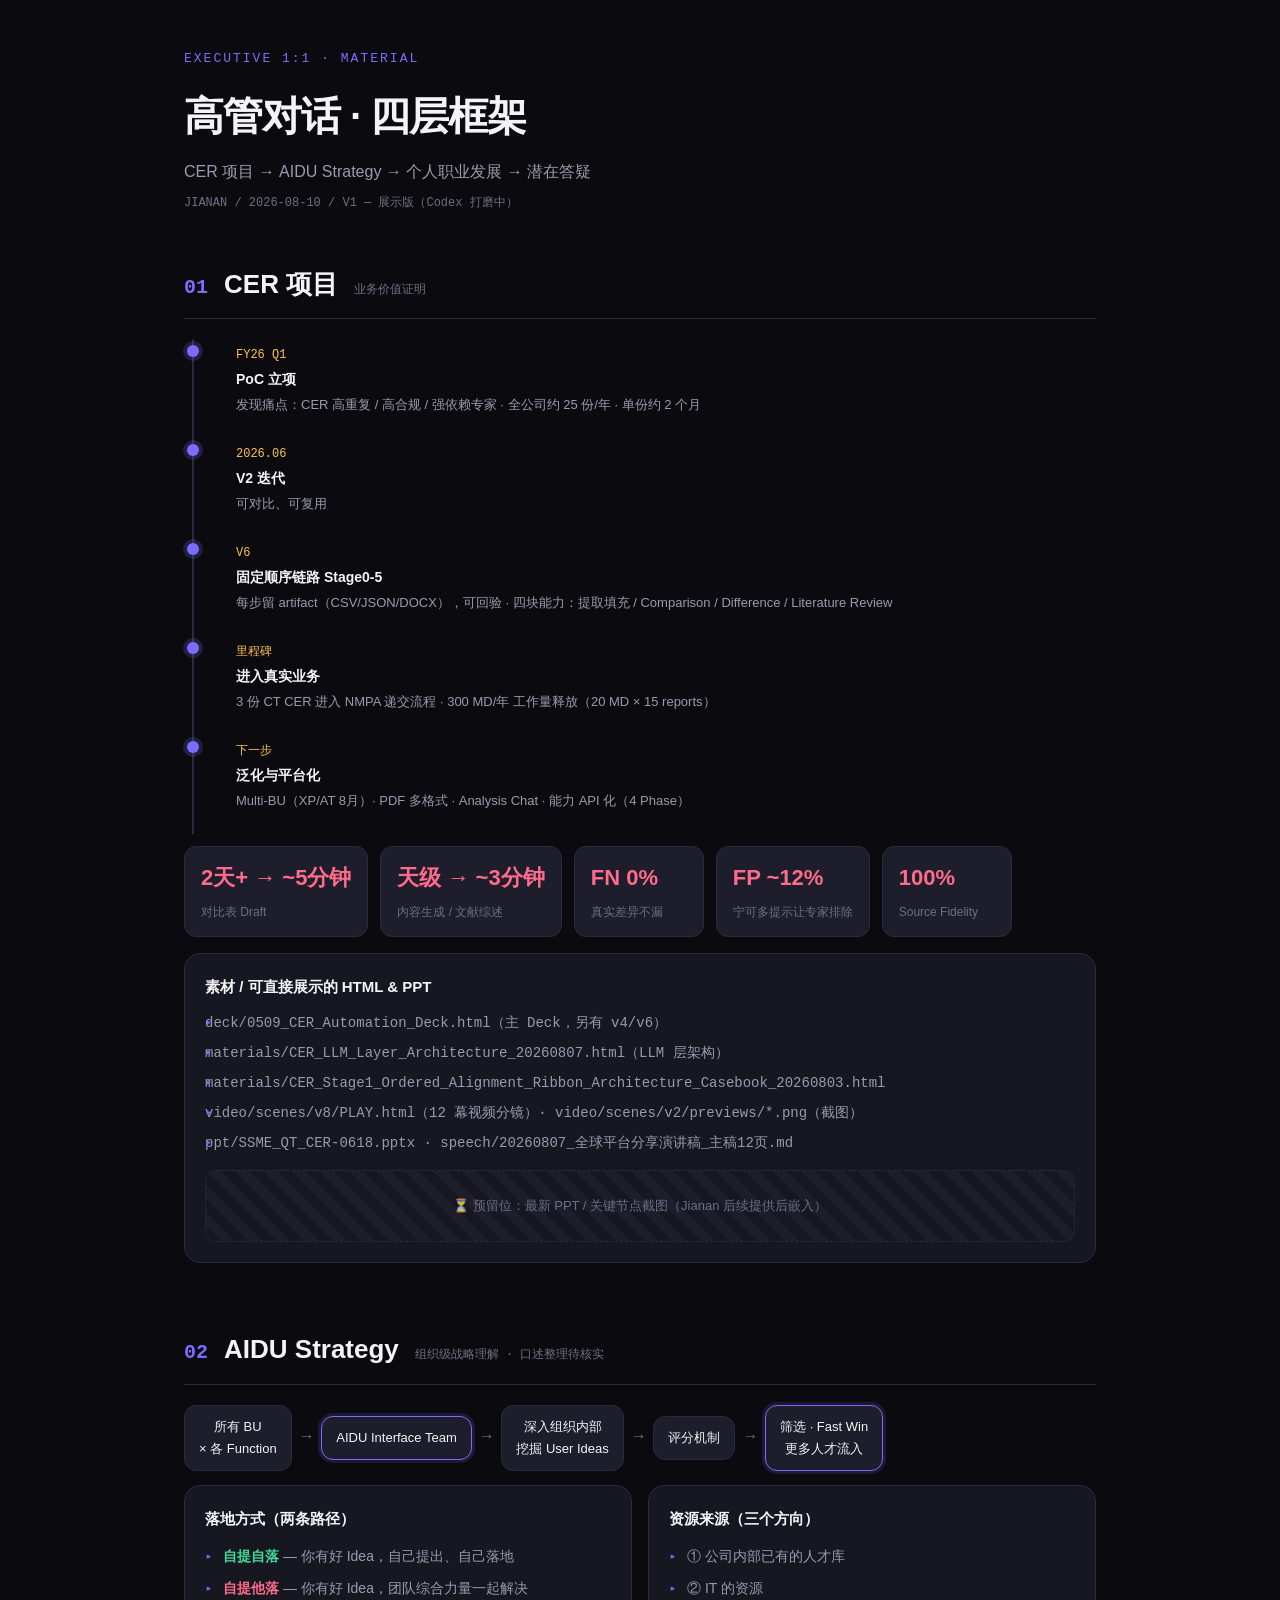
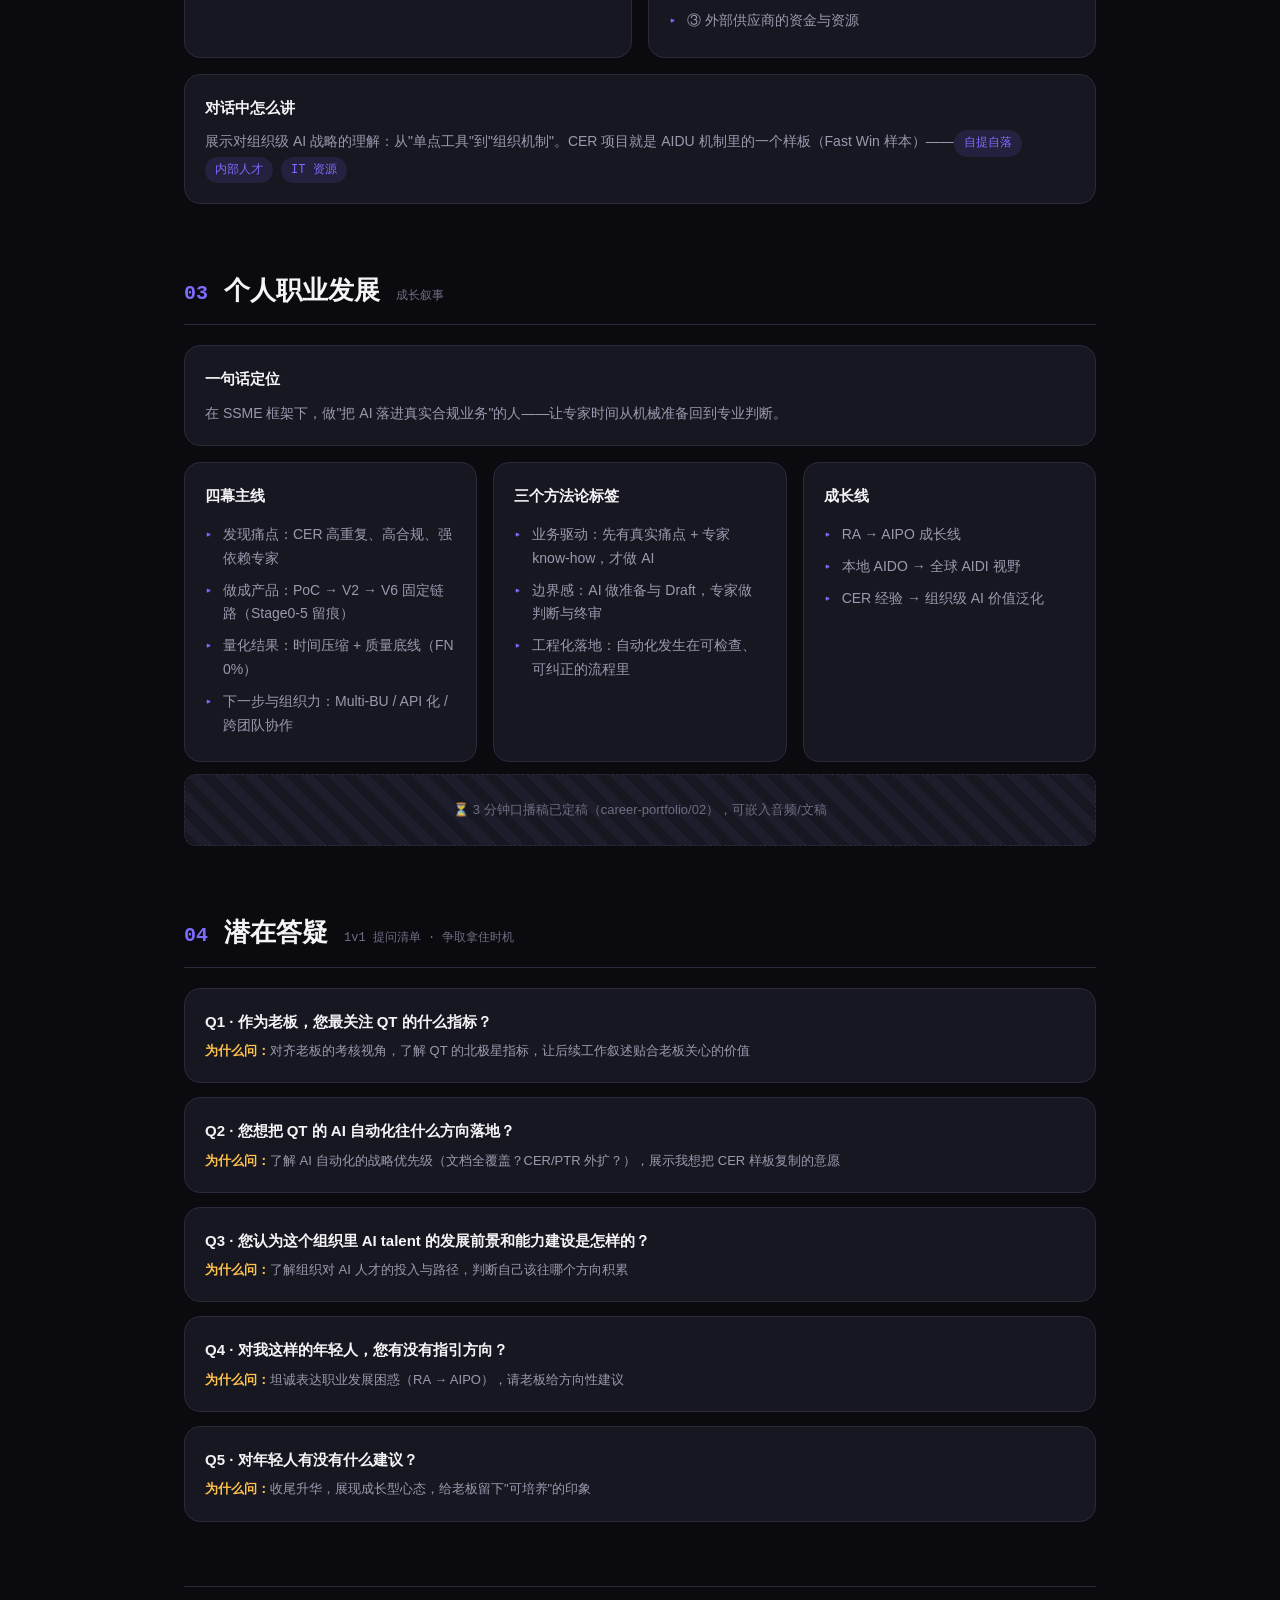
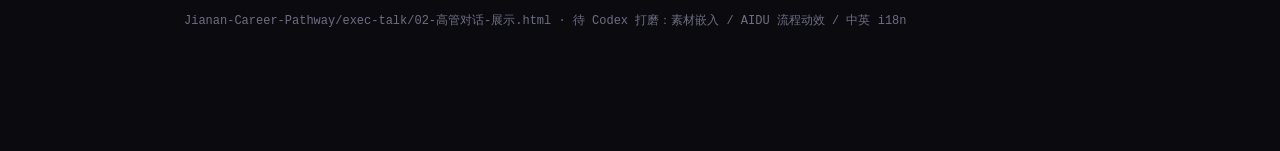
==== exec-talk/02-高管对话-展示.html @ e6ad79fd "feat(exec-talk): 高管对话四层框架材料包 + 展示HTML V1 + Codex handover (CER/AIDU/个人发展/答疑)" ====
<!DOCTYPE html>
<html lang="zh-CN">
<head>
<meta charset="UTF-8">
<meta name="viewport" content="width=device-width, initial-scale=1.0">
<title>高管对话 · 四层框架 | Jianan</title>
<style>
  :root{
    --bg:#0B0B0F; --bg2:#12121A; --card:#171722; --card2:#1D1D2B;
    --line:#2A2A3C; --tx:#F4F4F6; --tx2:#9A9AAE; --tx3:#6E6E85;
    --acc:#7C6CFF; --acc2:#FF6B8A; --grn:#3DDC97; --amb:#FFC24B;
    --mono:'JetBrains Mono',ui-monospace,SFMono-Regular,Menlo,monospace;
  }
  *{margin:0;padding:0;box-sizing:border-box}
  body{background:var(--bg);color:var(--tx);font-family:-apple-system,BlinkMacSystemFont,"PingFang SC","Microsoft YaHei",sans-serif;line-height:1.7}
  .wrap{max-width:960px;margin:0 auto;padding:48px 24px 120px}
  .kicker{font-family:var(--mono);font-size:13px;letter-spacing:2px;color:var(--acc);text-transform:uppercase}
  h1{font-size:40px;font-weight:700;letter-spacing:-1px;margin:12px 0 8px}
  .sub{color:var(--tx2);font-size:16px;margin-bottom:8px}
  .meta{font-family:var(--mono);font-size:12px;color:var(--tx3);margin-bottom:48px}
  .layer{margin-bottom:64px}
  .layer-head{display:flex;align-items:baseline;gap:16px;margin-bottom:20px;padding-bottom:12px;border-bottom:1px solid var(--line)}
  .layer-num{font-family:var(--mono);font-size:20px;color:var(--acc);font-weight:600}
  .layer-title{font-size:26px;font-weight:700}
  .layer-tag{font-size:12px;color:var(--tx3);font-family:var(--mono)}
  .grid{display:grid;grid-template-columns:repeat(auto-fit,minmax(280px,1fr));gap:16px}
  .card{background:var(--card);border:1px solid var(--line);border-radius:16px;padding:20px}
  .card h3{font-size:15px;font-weight:600;margin-bottom:10px;color:var(--tx)}
  .card p,.card li{font-size:14px;color:var(--tx2)}
  .card ul{list-style:none;padding-left:0}
  .card li{padding:4px 0 4px 18px;position:relative}
  .card li::before{content:"▸";position:absolute;left:0;color:var(--acc)}
  .num-row{display:flex;flex-wrap:wrap;gap:12px;margin-top:12px}
  .num{background:var(--card2);border:1px solid var(--line);border-radius:12px;padding:12px 16px;min-width:130px}
  .num b{display:block;font-size:22px;font-weight:700;color:var(--acc2)}
  .num span{font-size:12px;color:var(--tx3)}
  .timeline{position:relative;padding-left:24px;border-left:2px solid var(--line);margin-left:8px}
  .tl{position:relative;padding:0 0 22px 18px}
  .tl::before{content:"";position:absolute;left:-31px;top:6px;width:12px;height:12px;border-radius:50%;background:var(--acc);box-shadow:0 0 0 4px rgba(124,108,255,.2)}
  .tl .d{font-family:var(--mono);font-size:12px;color:var(--amb)}
  .tl .t{font-size:14px;font-weight:600;color:var(--tx);margin-top:2px}
  .tl .x{font-size:13px;color:var(--tx2);margin-top:2px}
  .flow{display:flex;flex-wrap:wrap;align-items:center;gap:10px;margin:14px 0}
  .flow .box{background:var(--card2);border:1px solid var(--line);border-radius:12px;padding:10px 14px;font-size:13px;color:var(--tx);text-align:center}
  .flow .box.hl{border-color:var(--acc);box-shadow:0 0 0 3px rgba(124,108,255,.15)}
  .flow .arr{color:var(--tx3);font-family:var(--mono)}
  .split{display:grid;grid-template-columns:1fr 1fr;gap:16px}
  .pill{display:inline-block;font-size:12px;padding:3px 10px;border-radius:99px;background:rgba(124,108,255,.12);color:var(--acc);font-family:var(--mono);margin-right:8px}
  .qa{background:var(--card);border:1px solid var(--line);border-radius:16px;padding:20px;margin-bottom:14px}
  .qa .q{font-size:15px;font-weight:600;color:var(--tx)}
  .qa .why{font-size:13px;color:var(--tx2);margin-top:6px}
  .qa .why b{color:var(--amb);font-weight:600}
  .assets{font-family:var(--mono);font-size:12px;color:var(--tx2)}
  .assets li{padding:3px 0}
  .ph{background:repeating-linear-gradient(45deg,var(--card),var(--card) 10px,var(--card2) 10px,var(--card2) 20px);border:1px dashed var(--line);border-radius:12px;padding:24px;text-align:center;color:var(--tx3);font-size:13px;margin-top:12px}
  .footer{margin-top:64px;padding-top:24px;border-top:1px solid var(--line);font-family:var(--mono);font-size:12px;color:var(--tx3)}
  @media(max-width:640px){.split{grid-template-columns:1fr}}
</style>
</head>
<body>
<div class="wrap">

  <div class="kicker">Executive 1:1 · Material</div>
  <h1>高管对话 · 四层框架</h1>
  <p class="sub">CER 项目 → AIDU Strategy → 个人职业发展 → 潜在答疑</p>
  <div class="meta">JIANAN / 2026-08-10 / V1 — 展示版（Codex 打磨中）</div>

  <!-- ============ LAYER 1 ============ -->
  <section class="layer">
    <div class="layer-head"><span class="layer-num">01</span><span class="layer-title">CER 项目</span><span class="layer-tag">业务价值证明</span></div>

    <div class="timeline">
      <div class="tl"><span class="d">FY26 Q1</span><div class="t">PoC 立项</div><div class="x">发现痛点：CER 高重复 / 高合规 / 强依赖专家 · 全公司约 25 份/年 · 单份约 2 个月</div></div>
      <div class="tl"><span class="d">2026.06</span><div class="t">V2 迭代</div><div class="x">可对比、可复用</div></div>
      <div class="tl"><span class="d">V6</span><div class="t">固定顺序链路 Stage0-5</div><div class="x">每步留 artifact（CSV/JSON/DOCX），可回验 · 四块能力：提取填充 / Comparison / Difference / Literature Review</div></div>
      <div class="tl"><span class="d">里程碑</span><div class="t">进入真实业务</div><div class="x">3 份 CT CER 进入 NMPA 递交流程 · 300 MD/年 工作量释放（20 MD × 15 reports）</div></div>
      <div class="tl"><span class="d">下一步</span><div class="t">泛化与平台化</div><div class="x">Multi-BU（XP/AT 8月）· PDF 多格式 · Analysis Chat · 能力 API 化（4 Phase）</div></div>
    </div>

    <div class="num-row">
      <div class="num"><b>2天+ → ~5分钟</b><span>对比表 Draft</span></div>
      <div class="num"><b>天级 → ~3分钟</b><span>内容生成 / 文献综述</span></div>
      <div class="num"><b>FN 0%</b><span>真实差异不漏</span></div>
      <div class="num"><b>FP ~12%</b><span>宁可多提示让专家排除</span></div>
      <div class="num"><b>100%</b><span>Source Fidelity</span></div>
    </div>

    <div class="card" style="margin-top:16px">
      <h3>素材 / 可直接展示的 HTML & PPT</h3>
      <ul class="assets">
        <li>deck/0509_CER_Automation_Deck.html（主 Deck，另有 v4/v6）</li>
        <li>materials/CER_LLM_Layer_Architecture_20260807.html（LLM 层架构）</li>
        <li>materials/CER_Stage1_Ordered_Alignment_Ribbon_Architecture_Casebook_20260803.html</li>
        <li>video/scenes/v8/PLAY.html（12 幕视频分镜）· video/scenes/v2/previews/*.png（截图）</li>
        <li>ppt/SSME_QT_CER-0618.pptx · speech/20260807_全球平台分享演讲稿_主稿12页.md</li>
      </ul>
      <div class="ph">⏳ 预留位：最新 PPT / 关键节点截图（Jianan 后续提供后嵌入）</div>
    </div>
  </section>

  <!-- ============ LAYER 2 ============ -->
  <section class="layer">
    <div class="layer-head"><span class="layer-num">02</span><span class="layer-title">AIDU Strategy</span><span class="layer-tag">组织级战略理解 · 口述整理待核实</span></div>

    <div class="flow">
      <div class="box">所有 BU<br>× 各 Function</div>
      <span class="arr">→</span>
      <div class="box hl">AIDU Interface Team</div>
      <span class="arr">→</span>
      <div class="box">深入组织内部<br>挖掘 User Ideas</div>
      <span class="arr">→</span>
      <div class="box">评分机制</div>
      <span class="arr">→</span>
      <div class="box hl">筛选 · Fast Win<br>更多人才流入</div>
    </div>

    <div class="split">
      <div class="card">
        <h3>落地方式（两条路径）</h3>
        <ul>
          <li><b style="color:var(--grn)">自提自落</b> — 你有好 Idea，自己提出、自己落地</li>
          <li><b style="color:var(--acc2)">自提他落</b> — 你有好 Idea，团队综合力量一起解决</li>
        </ul>
      </div>
      <div class="card">
        <h3>资源来源（三个方向）</h3>
        <ul>
          <li>① 公司内部已有的人才库</li>
          <li>② IT 的资源</li>
          <li>③ 外部供应商的资金与资源</li>
        </ul>
      </div>
    </div>

    <div class="card" style="margin-top:16px">
      <h3>对话中怎么讲</h3>
      <p>展示对组织级 AI 战略的理解：从"单点工具"到"组织机制"。CER 项目就是 AIDU 机制里的一个样板（Fast Win 样本）——<span class="pill">自提自落</span><span class="pill">内部人才</span><span class="pill">IT 资源</span></p>
    </div>
  </section>

  <!-- ============ LAYER 3 ============ -->
  <section class="layer">
    <div class="layer-head"><span class="layer-num">03</span><span class="layer-title">个人职业发展</span><span class="layer-tag">成长叙事</span></div>

    <div class="card" style="margin-bottom:16px">
      <h3>一句话定位</h3>
      <p>在 SSME 框架下，做"把 AI 落进真实合规业务"的人——让专家时间从机械准备回到专业判断。</p>
    </div>

    <div class="grid">
      <div class="card"><h3>四幕主线</h3><ul>
        <li>发现痛点：CER 高重复、高合规、强依赖专家</li>
        <li>做成产品：PoC → V2 → V6 固定链路（Stage0-5 留痕）</li>
        <li>量化结果：时间压缩 + 质量底线（FN 0%）</li>
        <li>下一步与组织力：Multi-BU / API 化 / 跨团队协作</li>
      </ul></div>
      <div class="card"><h3>三个方法论标签</h3><ul>
        <li>业务驱动：先有真实痛点 + 专家 know-how，才做 AI</li>
        <li>边界感：AI 做准备与 Draft，专家做判断与终审</li>
        <li>工程化落地：自动化发生在可检查、可纠正的流程里</li>
      </ul></div>
      <div class="card"><h3>成长线</h3><ul>
        <li>RA → AIPO 成长线</li>
        <li>本地 AIDO → 全球 AIDI 视野</li>
        <li>CER 经验 → 组织级 AI 价值泛化</li>
      </ul></div>
    </div>

    <div class="ph">⏳ 3 分钟口播稿已定稿（career-portfolio/02），可嵌入音频/文稿</div>
  </section>

  <!-- ============ LAYER 4 ============ -->
  <section class="layer">
    <div class="layer-head"><span class="layer-num">04</span><span class="layer-title">潜在答疑</span><span class="layer-tag">1v1 提问清单 · 争取拿住时机</span></div>

    <div class="qa"><div class="q">Q1 · 作为老板，您最关注 QT 的什么指标？</div>
      <div class="why"><b>为什么问：</b>对齐老板的考核视角，了解 QT 的北极星指标，让后续工作叙述贴合老板关心的价值</div></div>

    <div class="qa"><div class="q">Q2 · 您想把 QT 的 AI 自动化往什么方向落地？</div>
      <div class="why"><b>为什么问：</b>了解 AI 自动化的战略优先级（文档全覆盖？CER/PTR 外扩？），展示我想把 CER 样板复制的意愿</div></div>

    <div class="qa"><div class="q">Q3 · 您认为这个组织里 AI talent 的发展前景和能力建设是怎样的？</div>
      <div class="why"><b>为什么问：</b>了解组织对 AI 人才的投入与路径，判断自己该往哪个方向积累</div></div>

    <div class="qa"><div class="q">Q4 · 对我这样的年轻人，您有没有指引方向？</div>
      <div class="why"><b>为什么问：</b>坦诚表达职业发展困惑（RA → AIPO），请老板给方向性建议</div></div>

    <div class="qa"><div class="q">Q5 · 对年轻人有没有什么建议？</div>
      <div class="why"><b>为什么问：</b>收尾升华，展现成长型心态，给老板留下"可培养"的印象</div></div>
  </section>

  <div class="footer">Jianan-Career-Pathway/exec-talk/02-高管对话-展示.html · 待 Codex 打磨：素材嵌入 / AIDU 流程动效 / 中英 i18n</div>
</div>
</body>
</html>
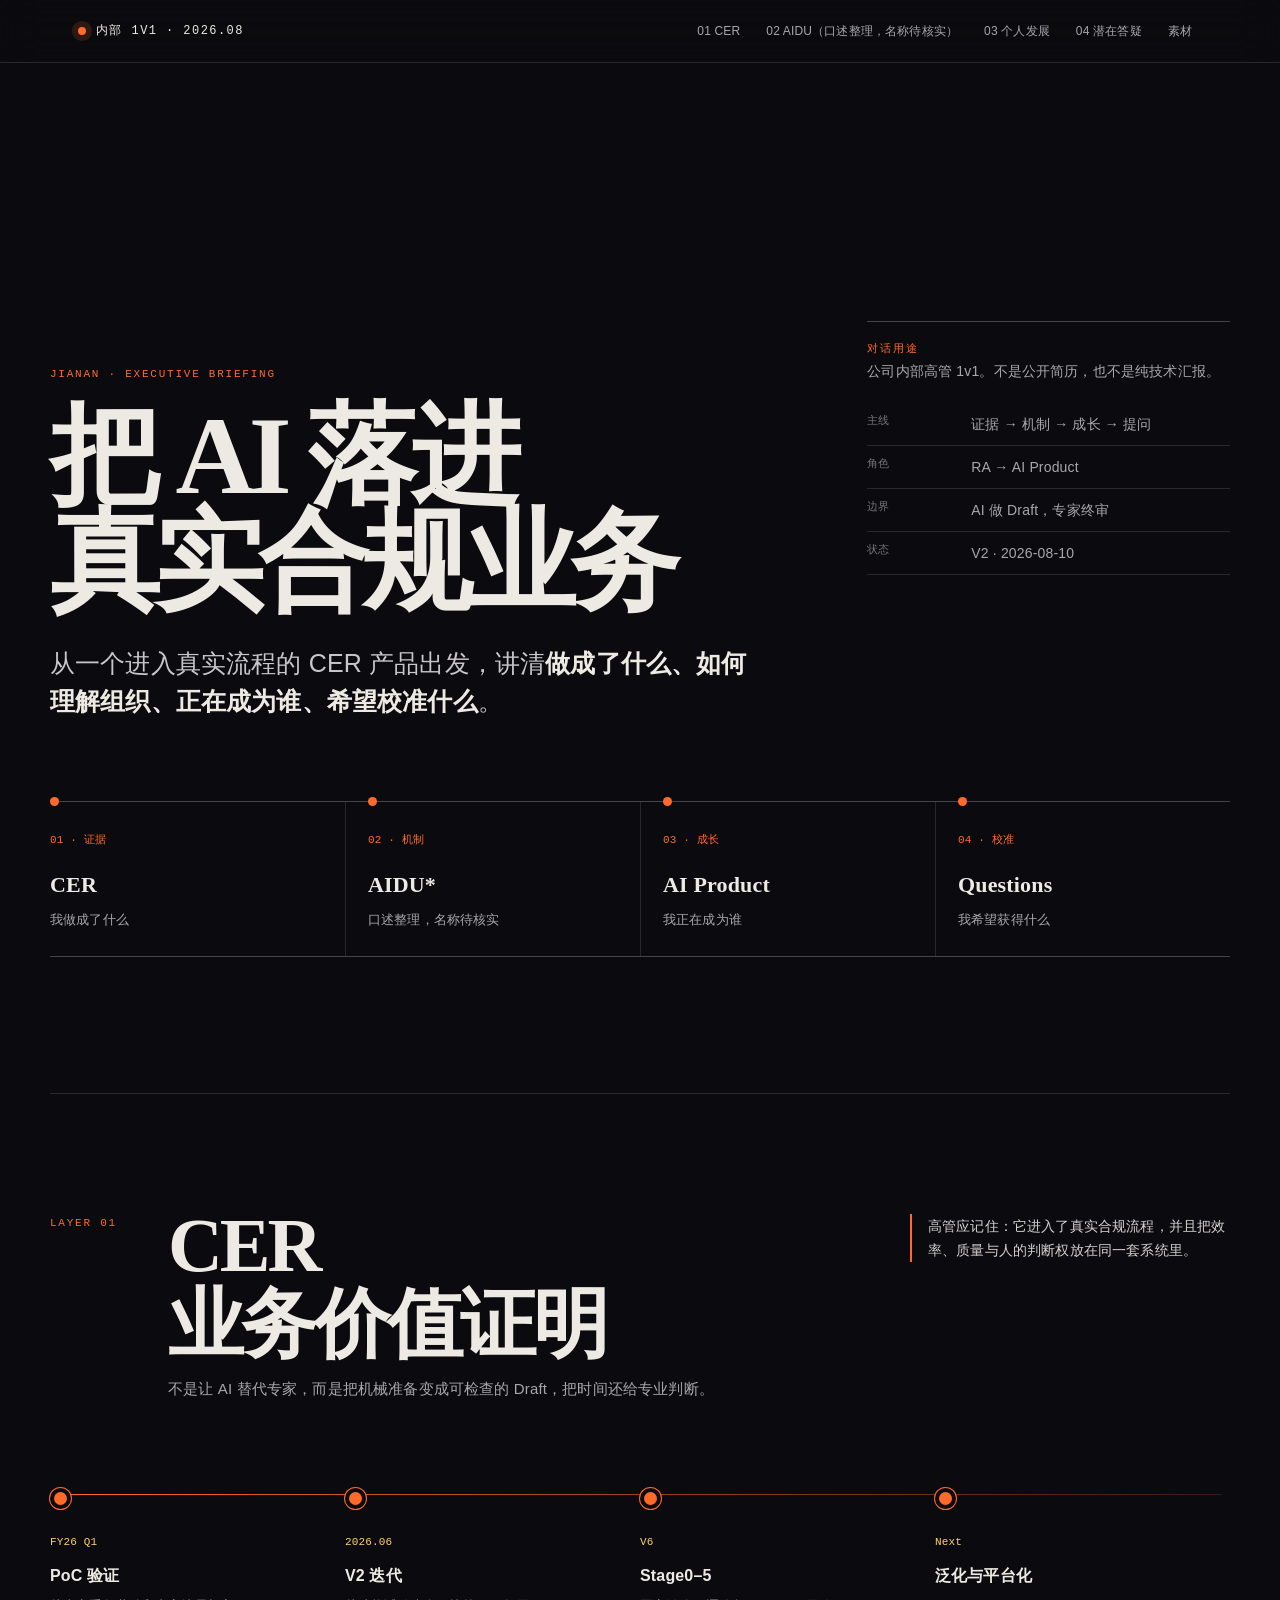
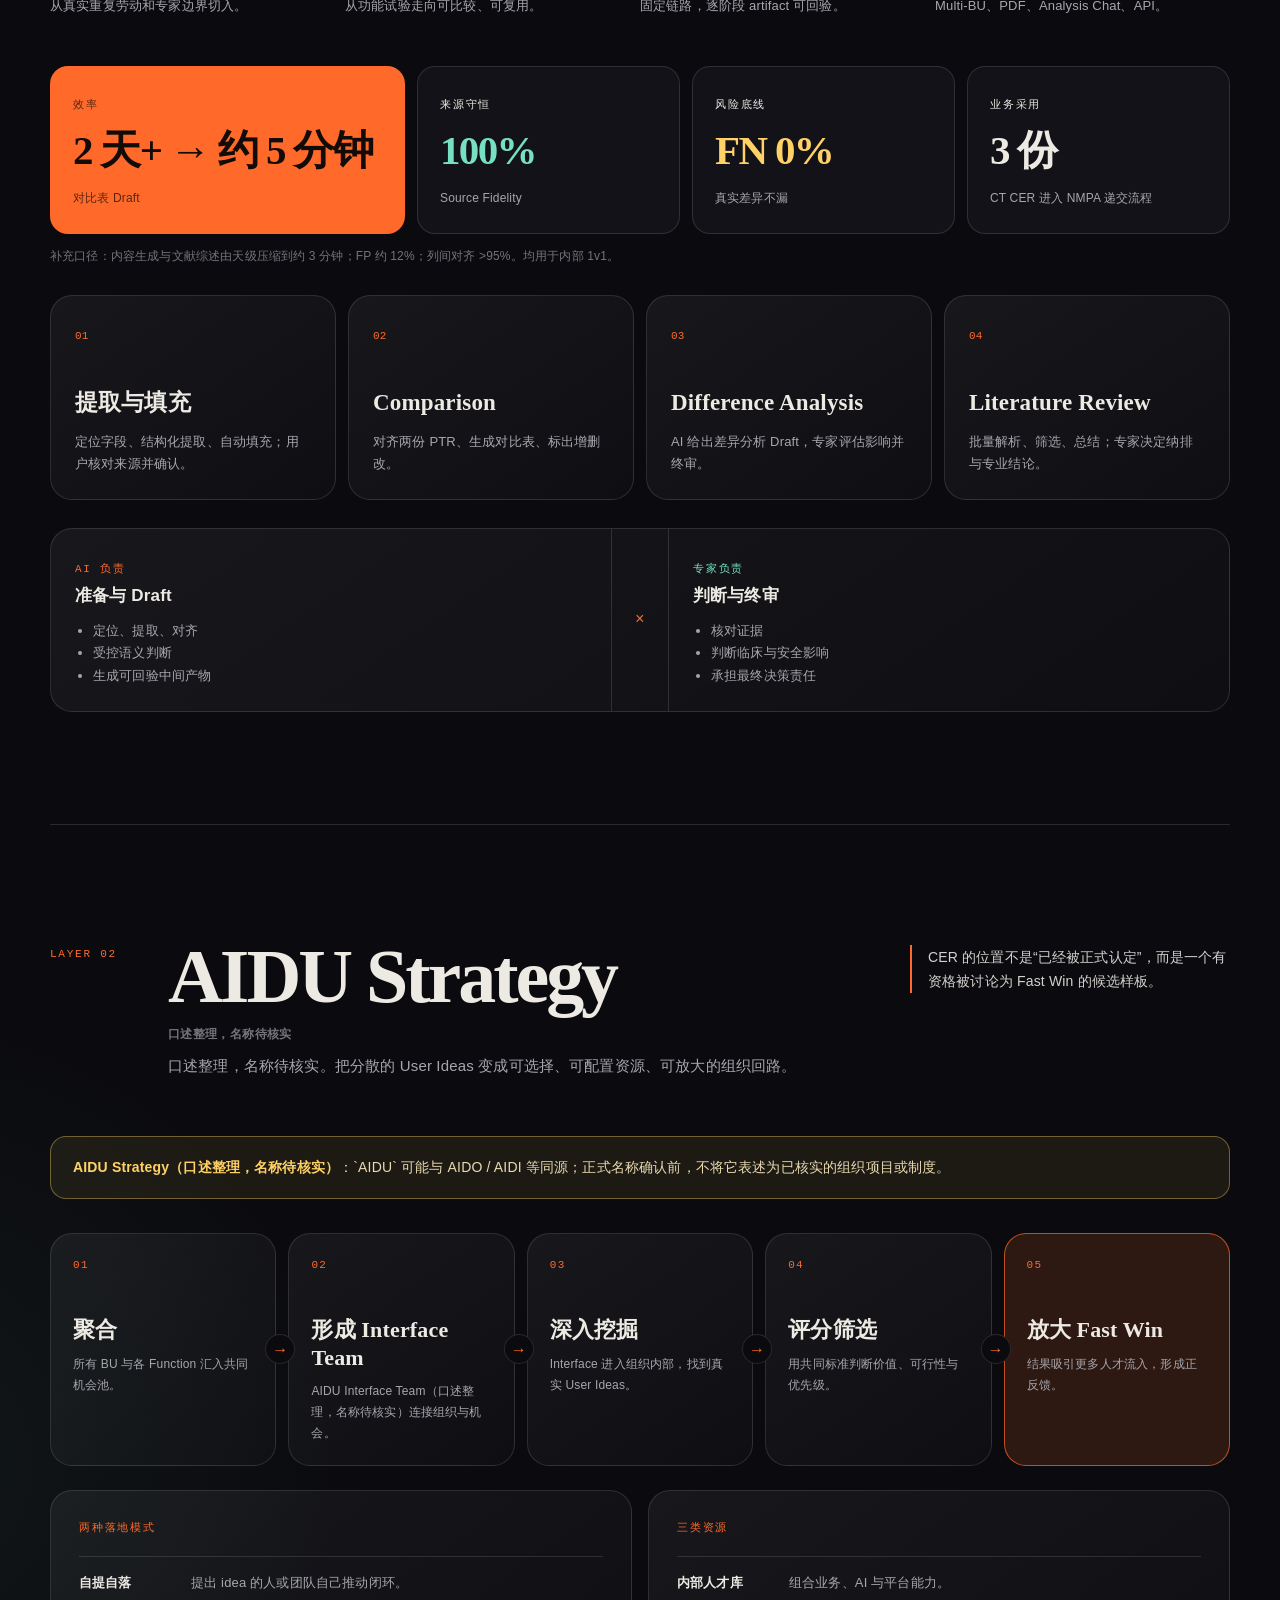
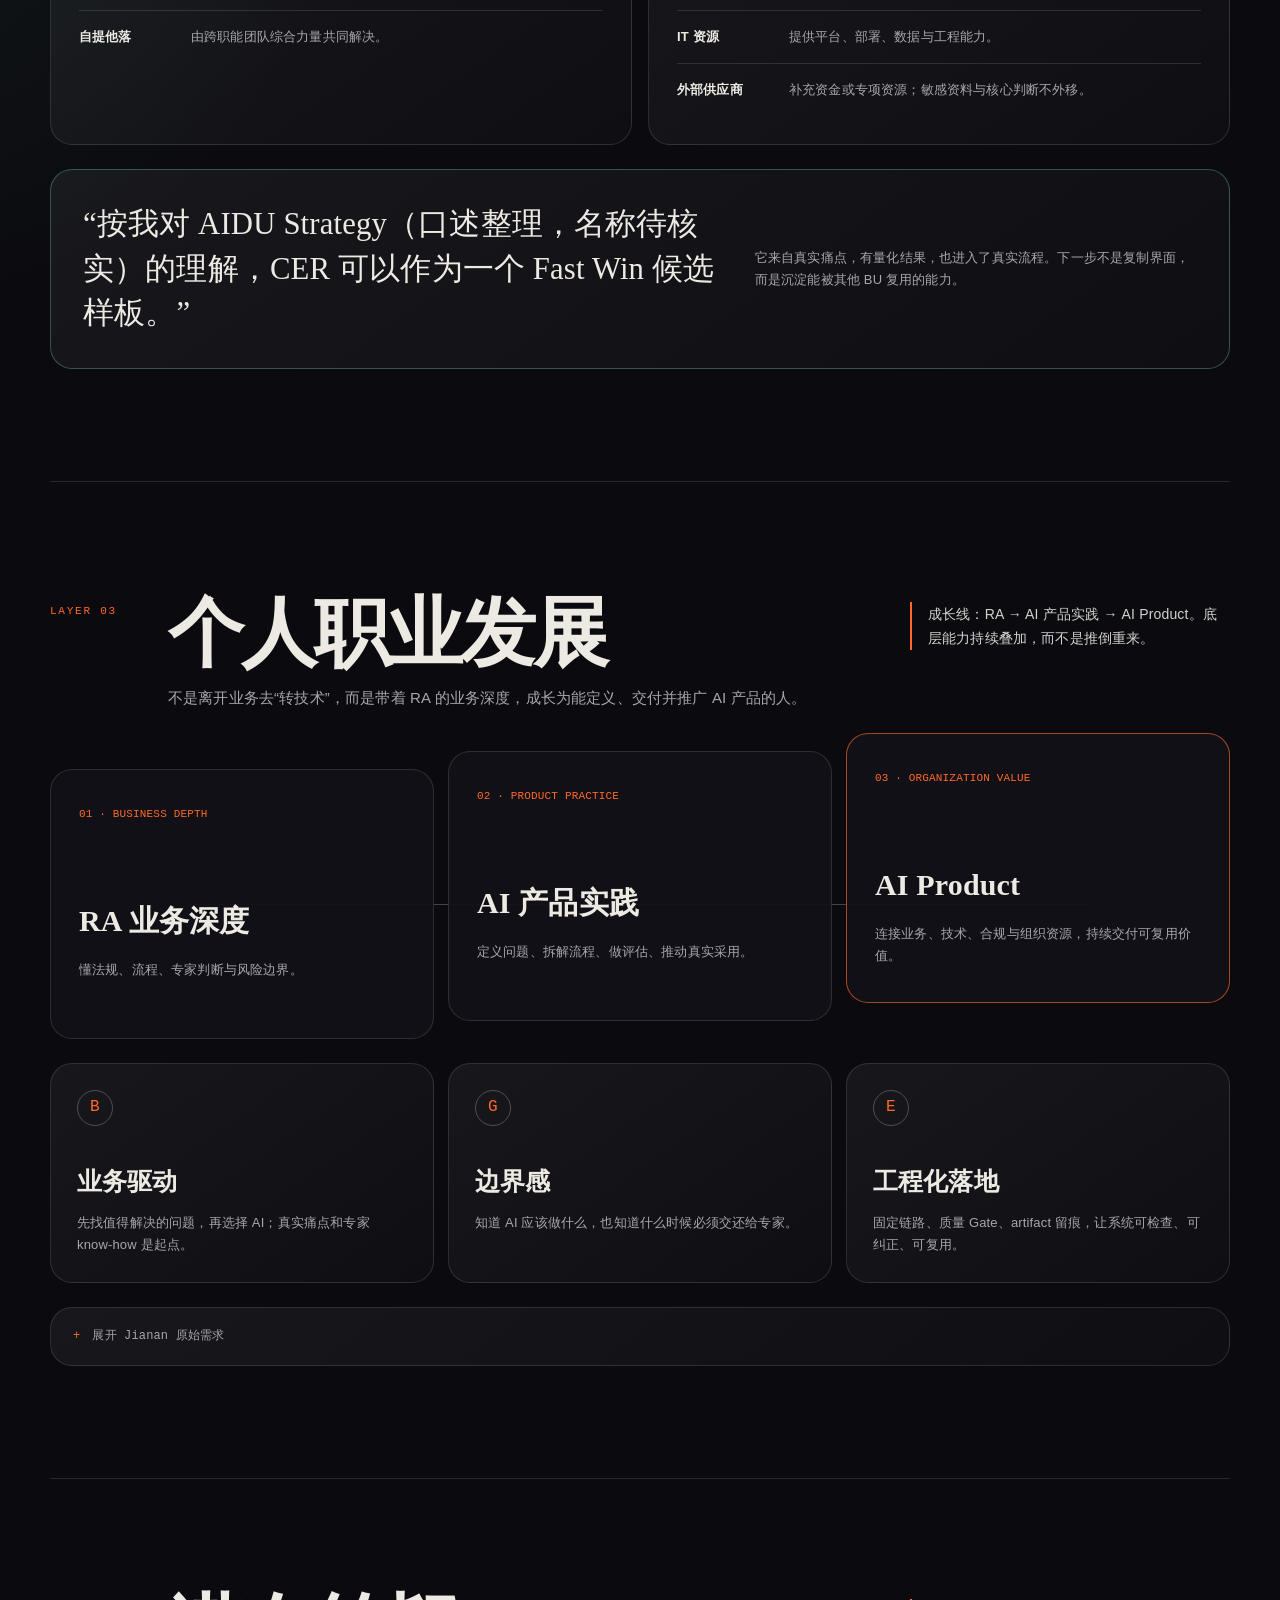
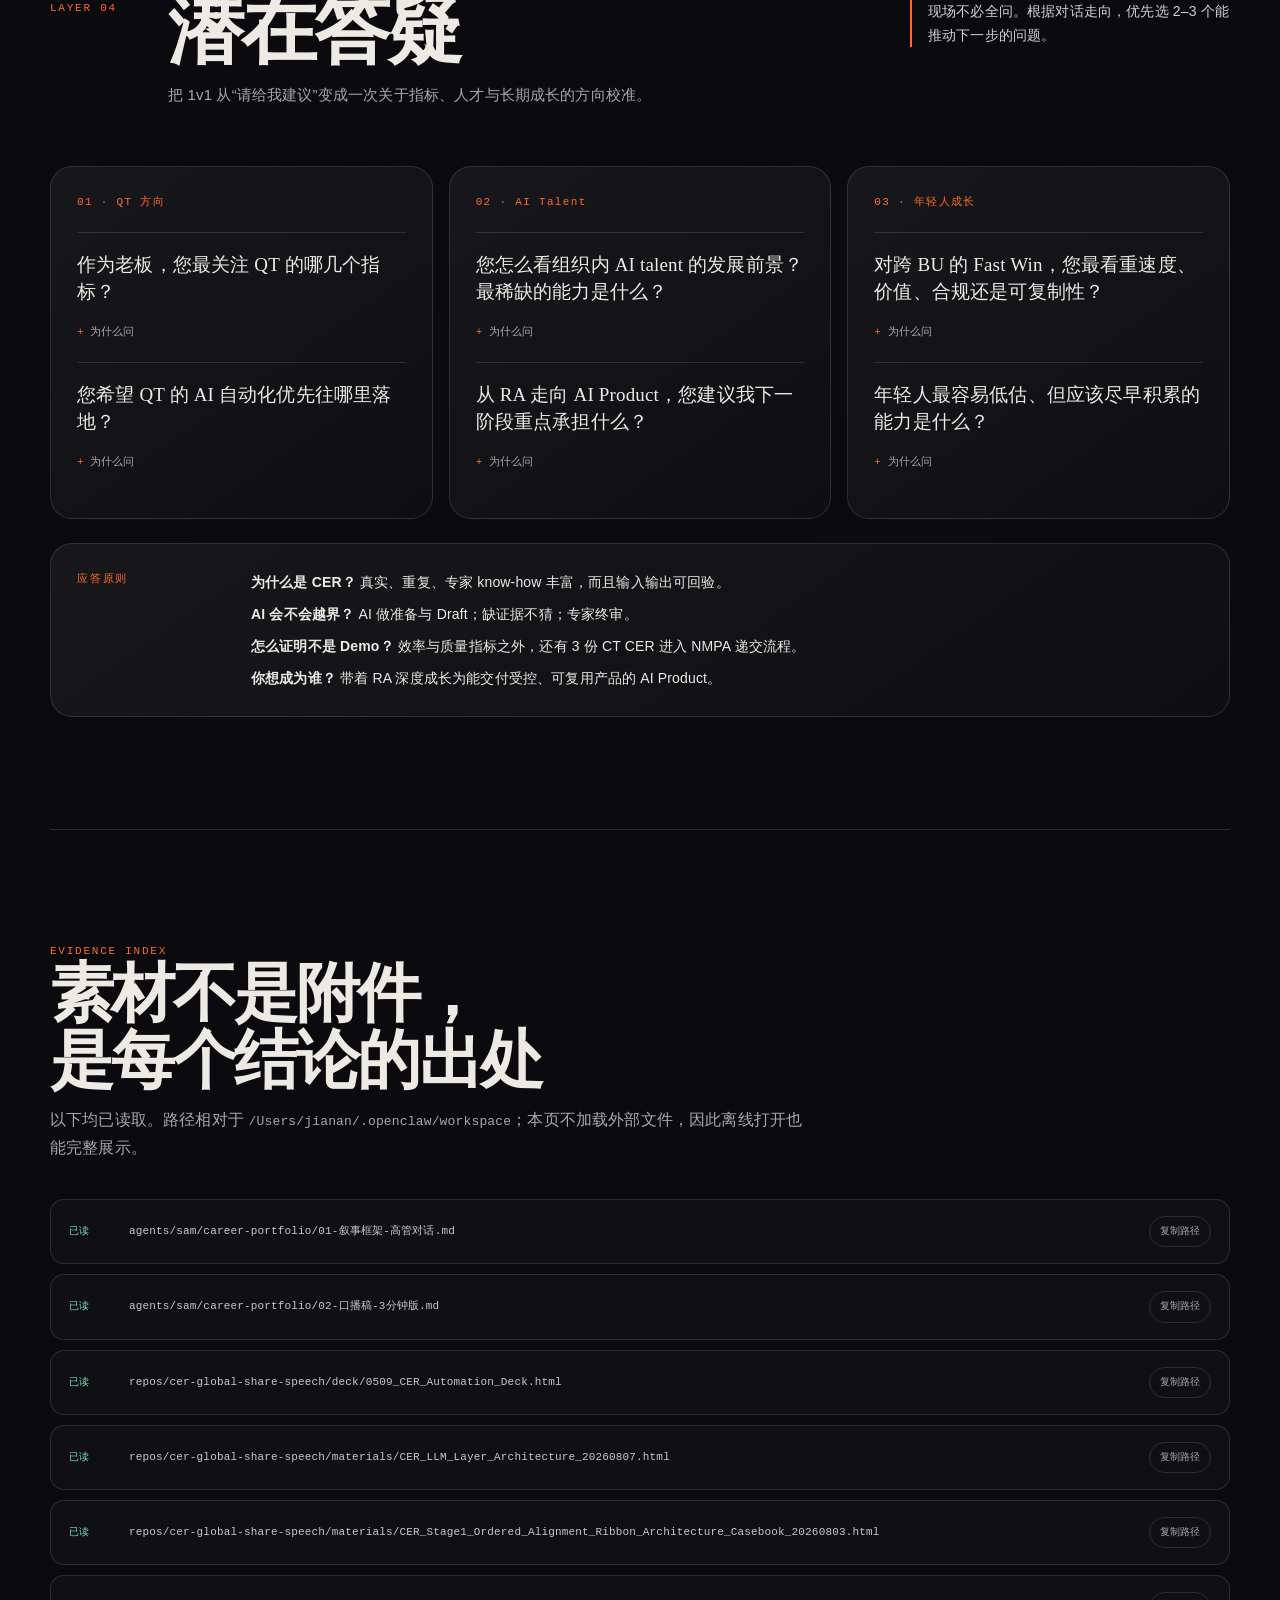
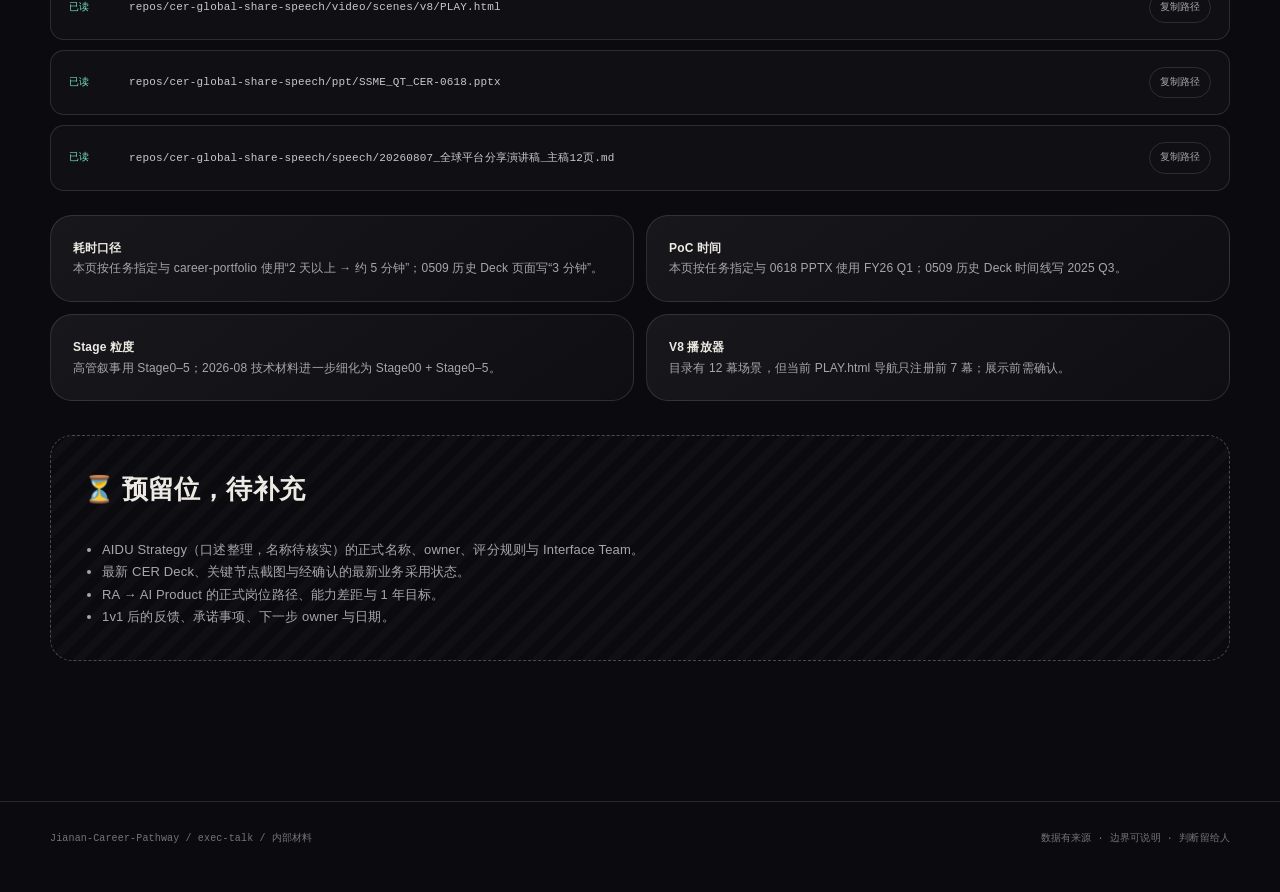
==== commit d3a84f9e: "feat(exec-talk): refine executive conversation package" ====
--- a/exec-talk/02-高管对话-展示.html
+++ b/exec-talk/02-高管对话-展示.html
@@ -1,195 +1,953 @@
-<!DOCTYPE html>
+<!doctype html>
 <html lang="zh-CN">
 <head>
-<meta charset="UTF-8">
-<meta name="viewport" content="width=device-width, initial-scale=1.0">
-<title>高管对话 · 四层框架 | Jianan</title>
-<style>
-  :root{
-    --bg:#0B0B0F; --bg2:#12121A; --card:#171722; --card2:#1D1D2B;
-    --line:#2A2A3C; --tx:#F4F4F6; --tx2:#9A9AAE; --tx3:#6E6E85;
-    --acc:#7C6CFF; --acc2:#FF6B8A; --grn:#3DDC97; --amb:#FFC24B;
-    --mono:'JetBrains Mono',ui-monospace,SFMono-Regular,Menlo,monospace;
-  }
-  *{margin:0;padding:0;box-sizing:border-box}
-  body{background:var(--bg);color:var(--tx);font-family:-apple-system,BlinkMacSystemFont,"PingFang SC","Microsoft YaHei",sans-serif;line-height:1.7}
-  .wrap{max-width:960px;margin:0 auto;padding:48px 24px 120px}
-  .kicker{font-family:var(--mono);font-size:13px;letter-spacing:2px;color:var(--acc);text-transform:uppercase}
-  h1{font-size:40px;font-weight:700;letter-spacing:-1px;margin:12px 0 8px}
-  .sub{color:var(--tx2);font-size:16px;margin-bottom:8px}
-  .meta{font-family:var(--mono);font-size:12px;color:var(--tx3);margin-bottom:48px}
-  .layer{margin-bottom:64px}
-  .layer-head{display:flex;align-items:baseline;gap:16px;margin-bottom:20px;padding-bottom:12px;border-bottom:1px solid var(--line)}
-  .layer-num{font-family:var(--mono);font-size:20px;color:var(--acc);font-weight:600}
-  .layer-title{font-size:26px;font-weight:700}
-  .layer-tag{font-size:12px;color:var(--tx3);font-family:var(--mono)}
-  .grid{display:grid;grid-template-columns:repeat(auto-fit,minmax(280px,1fr));gap:16px}
-  .card{background:var(--card);border:1px solid var(--line);border-radius:16px;padding:20px}
-  .card h3{font-size:15px;font-weight:600;margin-bottom:10px;color:var(--tx)}
-  .card p,.card li{font-size:14px;color:var(--tx2)}
-  .card ul{list-style:none;padding-left:0}
-  .card li{padding:4px 0 4px 18px;position:relative}
-  .card li::before{content:"▸";position:absolute;left:0;color:var(--acc)}
-  .num-row{display:flex;flex-wrap:wrap;gap:12px;margin-top:12px}
-  .num{background:var(--card2);border:1px solid var(--line);border-radius:12px;padding:12px 16px;min-width:130px}
-  .num b{display:block;font-size:22px;font-weight:700;color:var(--acc2)}
-  .num span{font-size:12px;color:var(--tx3)}
-  .timeline{position:relative;padding-left:24px;border-left:2px solid var(--line);margin-left:8px}
-  .tl{position:relative;padding:0 0 22px 18px}
-  .tl::before{content:"";position:absolute;left:-31px;top:6px;width:12px;height:12px;border-radius:50%;background:var(--acc);box-shadow:0 0 0 4px rgba(124,108,255,.2)}
-  .tl .d{font-family:var(--mono);font-size:12px;color:var(--amb)}
-  .tl .t{font-size:14px;font-weight:600;color:var(--tx);margin-top:2px}
-  .tl .x{font-size:13px;color:var(--tx2);margin-top:2px}
-  .flow{display:flex;flex-wrap:wrap;align-items:center;gap:10px;margin:14px 0}
-  .flow .box{background:var(--card2);border:1px solid var(--line);border-radius:12px;padding:10px 14px;font-size:13px;color:var(--tx);text-align:center}
-  .flow .box.hl{border-color:var(--acc);box-shadow:0 0 0 3px rgba(124,108,255,.15)}
-  .flow .arr{color:var(--tx3);font-family:var(--mono)}
-  .split{display:grid;grid-template-columns:1fr 1fr;gap:16px}
-  .pill{display:inline-block;font-size:12px;padding:3px 10px;border-radius:99px;background:rgba(124,108,255,.12);color:var(--acc);font-family:var(--mono);margin-right:8px}
-  .qa{background:var(--card);border:1px solid var(--line);border-radius:16px;padding:20px;margin-bottom:14px}
-  .qa .q{font-size:15px;font-weight:600;color:var(--tx)}
-  .qa .why{font-size:13px;color:var(--tx2);margin-top:6px}
-  .qa .why b{color:var(--amb);font-weight:600}
-  .assets{font-family:var(--mono);font-size:12px;color:var(--tx2)}
-  .assets li{padding:3px 0}
-  .ph{background:repeating-linear-gradient(45deg,var(--card),var(--card) 10px,var(--card2) 10px,var(--card2) 20px);border:1px dashed var(--line);border-radius:12px;padding:24px;text-align:center;color:var(--tx3);font-size:13px;margin-top:12px}
-  .footer{margin-top:64px;padding-top:24px;border-top:1px solid var(--line);font-family:var(--mono);font-size:12px;color:var(--tx3)}
-  @media(max-width:640px){.split{grid-template-columns:1fr}}
-</style>
+  <meta charset="utf-8">
+  <meta name="viewport" content="width=device-width, initial-scale=1">
+  <meta name="color-scheme" content="dark">
+  <meta name="description" content="Jianan 高管 1v1 四层对话材料：CER、AIDU Strategy（口述整理，名称待核实）、个人职业发展与潜在答疑。">
+  <title>高管 1v1 · 四层对话材料</title>
+  <style>
+    :root {
+      --bg: #0B0B0F;
+      --surface: #121218;
+      --surface-2: #17171F;
+      --paper: #EDEAE3;
+      --muted: #A7A6AD;
+      --quiet: #74737C;
+      --line: rgba(255,255,255,.12);
+      --line-strong: rgba(255,255,255,.24);
+      --signal: #FF6A2A;
+      --signal-soft: rgba(255,106,42,.14);
+      --mint: #77E0C1;
+      --amber: #FFD166;
+      --danger: #FF8A8A;
+      --radius: 22px;
+      --shadow: 0 30px 80px rgba(0,0,0,.34);
+      --sans: "Avenir Next", Avenir, "PingFang SC", "Hiragino Sans GB", "Microsoft YaHei", sans-serif;
+      --serif: "Songti SC", STSong, "Noto Serif CJK SC", serif;
+      --mono: ui-monospace, "SFMono-Regular", Menlo, Monaco, Consolas, monospace;
+    }
+
+    * { box-sizing: border-box; }
+    html { scroll-behavior: smooth; }
+    body {
+      margin: 0;
+      background:
+        radial-gradient(circle at 82% -8%, rgba(255,106,42,.11), transparent 27rem),
+        radial-gradient(circle at -8% 42%, rgba(119,224,193,.055), transparent 28rem),
+        var(--bg);
+      color: var(--paper);
+      font-family: var(--sans);
+      line-height: 1.72;
+      letter-spacing: .01em;
+      text-rendering: optimizeLegibility;
+    }
+
+    a { color: inherit; }
+    button { font: inherit; }
+    ::selection { background: var(--signal); color: #0B0B0F; }
+    :focus-visible { outline: 2px solid var(--amber); outline-offset: 4px; }
+
+    .skip-link {
+      position: fixed;
+      z-index: 100;
+      top: 10px;
+      left: 10px;
+      transform: translateY(-160%);
+      border-radius: 10px;
+      background: var(--paper);
+      color: var(--bg);
+      padding: 8px 12px;
+    }
+    .skip-link:focus { transform: translateY(0); }
+
+    .reading-progress {
+      position: fixed;
+      z-index: 80;
+      top: 0;
+      left: 0;
+      width: 100%;
+      height: 2px;
+      background: transparent;
+    }
+    .reading-progress span {
+      display: block;
+      width: 0;
+      height: 100%;
+      background: var(--signal);
+      box-shadow: 0 0 16px rgba(255,106,42,.75);
+    }
+
+    .topbar {
+      position: sticky;
+      z-index: 50;
+      top: 0;
+      border-bottom: 1px solid var(--line);
+      background: rgba(11,11,15,.82);
+      backdrop-filter: blur(22px) saturate(140%);
+    }
+    .topbar-inner {
+      max-width: 1180px;
+      margin: 0 auto;
+      min-height: 62px;
+      padding: 10px 28px;
+      display: flex;
+      align-items: center;
+      justify-content: space-between;
+      gap: 24px;
+    }
+    .brand {
+      display: inline-flex;
+      align-items: center;
+      gap: 10px;
+      font-family: var(--mono);
+      font-size: 12px;
+      letter-spacing: .12em;
+      text-transform: uppercase;
+      white-space: nowrap;
+    }
+    .brand-dot {
+      width: 8px;
+      height: 8px;
+      border-radius: 50%;
+      background: var(--signal);
+      box-shadow: 0 0 0 6px var(--signal-soft);
+    }
+    .topbar nav { display: flex; flex-wrap: wrap; justify-content: flex-end; gap: 6px; }
+    .topbar nav a {
+      border-radius: 999px;
+      color: var(--muted);
+      padding: 6px 10px;
+      font-size: 12px;
+      text-decoration: none;
+    }
+    .topbar nav a:hover { background: rgba(255,255,255,.06); color: var(--paper); }
+
+    main { overflow: clip; }
+    .shell { width: min(1180px, calc(100% - 56px)); margin-inline: auto; }
+
+    .hero {
+      min-height: 82vh;
+      padding: 112px 0 80px;
+      display: grid;
+      grid-template-columns: minmax(0, 1.35fr) minmax(260px, .65fr);
+      align-items: end;
+      gap: 64px;
+    }
+    .eyebrow, .section-index, .mono-label {
+      font-family: var(--mono);
+      font-size: 11px;
+      letter-spacing: .16em;
+      text-transform: uppercase;
+    }
+    .eyebrow { color: var(--signal); }
+    h1, h2, h3, p { margin-top: 0; }
+    h1 {
+      max-width: 820px;
+      margin: 20px 0 28px;
+      font-family: var(--serif);
+      font-size: clamp(54px, 8.6vw, 112px);
+      font-weight: 600;
+      line-height: .96;
+      letter-spacing: -.055em;
+    }
+    .hero .lead {
+      max-width: 720px;
+      margin: 0;
+      color: #C8C6C9;
+      font-size: clamp(18px, 2vw, 25px);
+      line-height: 1.55;
+    }
+    .hero .lead strong { color: var(--paper); font-weight: 600; }
+    .hero-note {
+      align-self: center;
+      border-top: 1px solid var(--line-strong);
+      padding-top: 18px;
+      color: var(--muted);
+      font-size: 14px;
+    }
+    .hero-note dl { margin: 20px 0 0; }
+    .hero-note .row {
+      display: grid;
+      grid-template-columns: 88px 1fr;
+      gap: 16px;
+      padding: 9px 0;
+      border-bottom: 1px solid var(--line);
+    }
+    .hero-note dt { color: var(--quiet); font-family: var(--mono); font-size: 11px; }
+    .hero-note dd { margin: 0; }
+
+    .conversation-rail {
+      margin-bottom: 136px;
+      display: grid;
+      grid-template-columns: repeat(4, 1fr);
+      border-top: 1px solid var(--line-strong);
+      border-bottom: 1px solid var(--line-strong);
+    }
+    .rail-stop {
+      position: relative;
+      min-height: 150px;
+      padding: 22px 22px 24px 0;
+    }
+    .rail-stop + .rail-stop { border-left: 1px solid var(--line); padding-left: 22px; }
+    .rail-stop::before {
+      content: "";
+      position: absolute;
+      top: -5px;
+      left: 0;
+      width: 9px;
+      height: 9px;
+      border-radius: 50%;
+      background: var(--signal);
+    }
+    .rail-stop + .rail-stop::before { left: 22px; }
+    .rail-stop span { color: var(--signal); font-family: var(--mono); font-size: 11px; }
+    .rail-stop b { display: block; margin: 14px 0 6px; font-family: var(--serif); font-size: 22px; }
+    .rail-stop p { margin: 0; color: var(--muted); font-size: 13px; }
+
+    .layer { padding: 112px 0; border-top: 1px solid var(--line); scroll-margin-top: 74px; }
+    .layer-heading {
+      display: grid;
+      grid-template-columns: 92px minmax(0, 1fr) minmax(220px, 320px);
+      gap: 26px;
+      align-items: start;
+      margin-bottom: 58px;
+    }
+    .section-index { color: var(--signal); padding-top: 8px; }
+    h2 {
+      margin-bottom: 12px;
+      font-family: var(--serif);
+      font-size: clamp(40px, 6vw, 76px);
+      font-weight: 600;
+      line-height: 1.04;
+      letter-spacing: -.04em;
+    }
+    .layer-heading .thesis { margin: 0; color: var(--muted); font-size: 15px; }
+    .layer-heading .takeaway {
+      margin: 8px 0 0;
+      border-left: 2px solid var(--signal);
+      padding-left: 16px;
+      color: #D4D1CD;
+      font-size: 14px;
+    }
+
+    .card {
+      border: 1px solid var(--line);
+      border-radius: var(--radius);
+      background: linear-gradient(145deg, rgba(255,255,255,.055), rgba(255,255,255,.018));
+      box-shadow: var(--shadow);
+    }
+    .card-flat { box-shadow: none; }
+    .card-pad { padding: 28px; }
+    .card h3 {
+      margin-bottom: 9px;
+      font-size: 17px;
+      font-weight: 600;
+    }
+    .card p:last-child { margin-bottom: 0; }
+    .muted { color: var(--muted); }
+    .tiny { color: var(--quiet); font-size: 12px; }
+    .signal { color: var(--signal); }
+    .mint { color: var(--mint); }
+    .amber { color: var(--amber); }
+
+    .cer-timeline {
+      position: relative;
+      display: grid;
+      grid-template-columns: repeat(4, 1fr);
+      gap: 0;
+      margin-bottom: 26px;
+      padding-top: 28px;
+    }
+    .cer-timeline::before {
+      content: "";
+      position: absolute;
+      top: 34px;
+      left: 8px;
+      right: 8px;
+      height: 1px;
+      background: linear-gradient(90deg, var(--signal), rgba(255,106,42,.18));
+    }
+    .moment { position: relative; padding: 38px 28px 0 0; }
+    .moment::before {
+      content: "";
+      position: absolute;
+      z-index: 2;
+      top: 0;
+      left: 0;
+      width: 13px;
+      height: 13px;
+      border: 4px solid var(--bg);
+      border-radius: 50%;
+      background: var(--signal);
+      box-shadow: 0 0 0 1px var(--signal);
+    }
+    .moment time { font-family: var(--mono); color: var(--amber); font-size: 11px; }
+    .moment b { display: block; margin: 9px 0 5px; font-size: 16px; }
+    .moment p { color: var(--muted); font-size: 13px; }
+
+    .metric-grid {
+      display: grid;
+      grid-template-columns: 1.35fr 1fr 1fr 1fr;
+      gap: 12px;
+      margin: 36px 0 12px;
+    }
+    .metric {
+      min-height: 156px;
+      padding: 22px;
+      border: 1px solid var(--line);
+      border-radius: 18px;
+      background: var(--surface);
+    }
+    .metric.primary { background: var(--signal); color: #120B08; border-color: transparent; }
+    .metric .value {
+      display: block;
+      margin: 14px 0 12px;
+      font-family: var(--serif);
+      font-size: clamp(28px, 3.2vw, 46px);
+      font-weight: 600;
+      line-height: 1;
+      letter-spacing: -.04em;
+      font-variant-numeric: tabular-nums;
+    }
+    .metric .label { font-size: 12px; color: var(--muted); }
+    .metric.primary .label, .metric.primary .mono-label { color: rgba(18,11,8,.7); }
+
+    .capability-grid {
+      display: grid;
+      grid-template-columns: repeat(4, 1fr);
+      gap: 12px;
+      margin-top: 28px;
+    }
+    .capability { min-height: 190px; padding: 24px; }
+    .capability .cap-no { font-family: var(--mono); color: var(--signal); font-size: 11px; }
+    .capability b { display: block; margin: 36px 0 8px; font-family: var(--serif); font-size: 23px; }
+    .capability p { margin: 0; color: var(--muted); font-size: 13px; }
+
+    .boundary {
+      margin-top: 28px;
+      display: grid;
+      grid-template-columns: 1fr auto 1fr;
+      align-items: stretch;
+      gap: 0;
+      overflow: hidden;
+    }
+    .boundary > div { padding: 24px; }
+    .boundary .divider {
+      display: grid;
+      place-items: center;
+      width: 58px;
+      padding: 0;
+      color: var(--signal);
+      font-family: var(--mono);
+      border-left: 1px solid var(--line);
+      border-right: 1px solid var(--line);
+    }
+    .boundary ul { margin: 10px 0 0; padding-left: 18px; color: var(--muted); font-size: 13px; }
+
+    .aidu-alert {
+      margin-bottom: 34px;
+      padding: 18px 22px;
+      border: 1px solid rgba(255,209,102,.38);
+      border-radius: 16px;
+      background: rgba(255,209,102,.075);
+      color: #E8D9B1;
+      font-size: 14px;
+    }
+    .aidu-alert strong { color: var(--amber); }
+
+    .strategy-flow {
+      display: grid;
+      grid-template-columns: repeat(5, minmax(0, 1fr));
+      gap: 12px;
+      counter-reset: step;
+    }
+    .strategy-step {
+      position: relative;
+      min-height: 224px;
+      padding: 22px;
+      counter-increment: step;
+    }
+    .strategy-step::before {
+      content: "0" counter(step);
+      display: block;
+      color: var(--signal);
+      font-family: var(--mono);
+      font-size: 11px;
+      letter-spacing: .12em;
+    }
+    .strategy-step::after {
+      content: "→";
+      position: absolute;
+      z-index: 2;
+      top: 50%;
+      right: -20px;
+      width: 28px;
+      height: 28px;
+      display: grid;
+      place-items: center;
+      border: 1px solid var(--line);
+      border-radius: 50%;
+      background: var(--bg);
+      color: var(--signal);
+      transform: translateY(-50%);
+    }
+    .strategy-step:last-child::after { display: none; }
+    .strategy-step b { display: block; margin: 42px 0 10px; font-family: var(--serif); font-size: 22px; line-height: 1.25; }
+    .strategy-step p { margin: 0; color: var(--muted); font-size: 12px; }
+    .strategy-step.fast { border-color: rgba(255,106,42,.7); background: var(--signal-soft); }
+
+    .mechanism-grid { display: grid; grid-template-columns: 1fr 1fr; gap: 16px; margin-top: 24px; }
+    .mechanism-grid .card { padding: 28px; }
+    .mode-list, .resource-list { list-style: none; margin: 18px 0 0; padding: 0; }
+    .mode-list li, .resource-list li {
+      display: grid;
+      grid-template-columns: 94px 1fr;
+      gap: 18px;
+      padding: 15px 0;
+      border-top: 1px solid var(--line);
+      color: var(--muted);
+      font-size: 13px;
+    }
+    .mode-list b, .resource-list b { color: var(--paper); }
+
+    .fast-win {
+      margin-top: 24px;
+      padding: 32px;
+      display: grid;
+      grid-template-columns: 1fr minmax(240px, .7fr);
+      gap: 40px;
+      align-items: center;
+      border-color: rgba(119,224,193,.32);
+    }
+    .fast-win blockquote { margin: 0; font-family: var(--serif); font-size: clamp(21px, 2.4vw, 31px); line-height: 1.45; }
+    .fast-win aside { color: var(--muted); font-size: 13px; }
+
+    .career-path {
+      position: relative;
+      display: grid;
+      grid-template-columns: repeat(3, 1fr);
+      gap: 14px;
+      margin-bottom: 24px;
+    }
+    .career-path::before {
+      content: "";
+      position: absolute;
+      top: 50%;
+      left: 12%;
+      right: 12%;
+      height: 1px;
+      background: var(--line-strong);
+    }
+    .career-stage {
+      position: relative;
+      min-height: 270px;
+      padding: 28px;
+      background: rgba(18,18,24,.94);
+    }
+    .career-stage:nth-child(2) { transform: translateY(-18px); }
+    .career-stage:nth-child(3) { transform: translateY(-36px); border-color: rgba(255,106,42,.62); }
+    .career-stage .stage-tag { color: var(--signal); font-family: var(--mono); font-size: 11px; }
+    .career-stage h3 { margin: 70px 0 12px; font-family: var(--serif); font-size: 30px; }
+    .career-stage p { color: var(--muted); font-size: 13px; }
+
+    .method-grid { display: grid; grid-template-columns: repeat(3, 1fr); gap: 14px; }
+    .method { padding: 26px; }
+    .method .glyph { display: inline-grid; place-items: center; width: 36px; height: 36px; border: 1px solid var(--line-strong); border-radius: 50%; color: var(--signal); font-family: var(--mono); }
+    .method h3 { margin-top: 34px; font-family: var(--serif); font-size: 25px; }
+    .method p { color: var(--muted); font-size: 13px; }
+
+    details.source-quote { margin-top: 24px; }
+    details.source-quote summary {
+      cursor: pointer;
+      list-style: none;
+      padding: 18px 22px;
+      color: var(--muted);
+      font-family: var(--mono);
+      font-size: 12px;
+    }
+    details.source-quote summary::-webkit-details-marker { display: none; }
+    details.source-quote summary::before { content: "+"; margin-right: 12px; color: var(--signal); }
+    details.source-quote[open] summary::before { content: "−"; }
+    details.source-quote blockquote { margin: 0; padding: 0 26px 26px; font-family: var(--serif); font-size: 19px; color: #D7D3CD; }
+
+    .question-groups { display: grid; grid-template-columns: repeat(3, 1fr); gap: 16px; }
+    .question-group { padding: 26px; }
+    .question-group .group-title { margin-bottom: 20px; color: var(--signal); font-family: var(--mono); font-size: 11px; letter-spacing: .12em; }
+    .question {
+      padding: 18px 0;
+      border-top: 1px solid var(--line);
+    }
+    .question:first-of-type { border-top: 0; }
+    .question p { margin: 0 0 10px; font-family: var(--serif); font-size: 19px; line-height: 1.45; }
+    .why-toggle {
+      appearance: none;
+      border: 0;
+      background: transparent;
+      color: var(--muted);
+      padding: 2px 0;
+      cursor: pointer;
+      font-family: var(--mono);
+      font-size: 11px;
+    }
+    .why-toggle::before { content: "+ "; color: var(--signal); }
+    .why-toggle[aria-expanded="true"]::before { content: "− "; }
+    .why {
+      margin-top: 10px;
+      padding-left: 14px;
+      border-left: 1px solid var(--signal);
+      color: var(--muted);
+      font-size: 12px;
+    }
+    .why[hidden] { display: none; }
+
+    .answer-strip {
+      margin-top: 24px;
+      padding: 26px;
+      display: grid;
+      grid-template-columns: 150px 1fr;
+      gap: 24px;
+    }
+    .answer-strip .mono-label { color: var(--signal); }
+    .answer-strip p { margin-bottom: 8px; font-size: 14px; }
+    .answer-strip p:last-child { margin-bottom: 0; }
+
+    .evidence-section { padding: 112px 0 140px; border-top: 1px solid var(--line); }
+    .evidence-head { max-width: 760px; margin-bottom: 38px; }
+    .evidence-head h2 { font-size: clamp(38px, 5vw, 64px); }
+    .source-list { display: grid; gap: 10px; }
+    .source-item {
+      display: grid;
+      grid-template-columns: 44px minmax(0, 1fr) auto;
+      gap: 16px;
+      align-items: center;
+      padding: 16px 18px;
+      border: 1px solid var(--line);
+      border-radius: 14px;
+      background: rgba(255,255,255,.025);
+    }
+    .source-item .status { color: var(--mint); font-family: var(--mono); font-size: 10px; }
+    .source-item code {
+      overflow-wrap: anywhere;
+      color: #C9C7CC;
+      font-family: var(--mono);
+      font-size: 11px;
+    }
+    .copy-button {
+      border: 1px solid var(--line);
+      border-radius: 999px;
+      background: transparent;
+      color: var(--muted);
+      padding: 6px 10px;
+      cursor: pointer;
+      font-family: var(--mono);
+      font-size: 10px;
+    }
+    .copy-button:hover { border-color: var(--line-strong); color: var(--paper); }
+
+    .source-note {
+      margin-top: 24px;
+      display: grid;
+      grid-template-columns: repeat(2, 1fr);
+      gap: 12px;
+    }
+    .source-note .card { padding: 22px; color: var(--muted); font-size: 12px; }
+    .source-note b { color: var(--paper); }
+
+    .reserve {
+      margin-top: 34px;
+      padding: 32px;
+      border: 1px dashed rgba(255,255,255,.25);
+      border-radius: var(--radius);
+      background: repeating-linear-gradient(-45deg, rgba(255,255,255,.025), rgba(255,255,255,.025) 8px, transparent 8px, transparent 18px);
+    }
+    .reserve h3 { font-family: var(--serif); font-size: 26px; }
+    .reserve ul { margin-bottom: 0; padding-left: 19px; color: var(--muted); font-size: 13px; }
+
+    footer {
+      border-top: 1px solid var(--line);
+      color: var(--quiet);
+      padding: 28px 0 44px;
+      font-family: var(--mono);
+      font-size: 10px;
+    }
+    .footer-inner { display: flex; justify-content: space-between; gap: 22px; }
+
+    .reveal { animation: reveal .7s cubic-bezier(.2,.7,.2,1) both; }
+    .reveal:nth-child(2) { animation-delay: .08s; }
+    .reveal:nth-child(3) { animation-delay: .16s; }
+    @keyframes reveal {
+      from { opacity: 0; transform: translateY(18px); }
+      to { opacity: 1; transform: translateY(0); }
+    }
+
+    @media (max-width: 980px) {
+      .hero { grid-template-columns: 1fr; min-height: auto; }
+      .hero-note { max-width: 580px; }
+      .layer-heading { grid-template-columns: 72px 1fr; }
+      .layer-heading .takeaway { grid-column: 2; }
+      .metric-grid { grid-template-columns: repeat(2, 1fr); }
+      .capability-grid { grid-template-columns: repeat(2, 1fr); }
+      .strategy-flow { grid-template-columns: 1fr; }
+      .strategy-step { min-height: 150px; }
+      .strategy-step b { margin-top: 28px; }
+      .strategy-step::after { top: auto; right: 50%; bottom: -21px; transform: translateX(50%) rotate(90deg); }
+      .question-groups { grid-template-columns: 1fr; }
+    }
+
+    @media (max-width: 720px) {
+      .shell { width: min(100% - 32px, 1180px); }
+      .topbar-inner { padding-inline: 16px; }
+      .topbar nav { display: none; }
+      .hero { padding: 82px 0 64px; gap: 42px; }
+      h1 { font-size: clamp(52px, 18vw, 86px); }
+      .conversation-rail { grid-template-columns: 1fr 1fr; }
+      .rail-stop:nth-child(3) { border-left: 0; }
+      .rail-stop:nth-child(n+3) { border-top: 1px solid var(--line); }
+      .rail-stop:nth-child(3) { padding-left: 0; }
+      .rail-stop:nth-child(3)::before { left: 0; }
+      .layer { padding: 82px 0; }
+      .layer-heading { grid-template-columns: 1fr; gap: 8px; }
+      .layer-heading .takeaway { grid-column: auto; margin-top: 12px; }
+      .cer-timeline { grid-template-columns: 1fr; padding: 0 0 0 22px; }
+      .cer-timeline::before { top: 6px; bottom: 6px; left: 5px; right: auto; width: 1px; height: auto; }
+      .moment { padding: 0 0 30px 24px; }
+      .moment::before { top: 4px; left: -22px; }
+      .metric-grid, .capability-grid, .mechanism-grid, .career-path, .method-grid, .source-note { grid-template-columns: 1fr; }
+      .boundary, .fast-win { grid-template-columns: 1fr; }
+      .boundary .divider { width: auto; min-height: 48px; border: 0; border-top: 1px solid var(--line); border-bottom: 1px solid var(--line); }
+      .career-path::before { display: none; }
+      .career-stage:nth-child(n) { transform: none; min-height: auto; }
+      .career-stage h3 { margin-top: 42px; }
+      .answer-strip { grid-template-columns: 1fr; }
+      .source-item { grid-template-columns: 36px minmax(0, 1fr); }
+      .source-item .copy-button { grid-column: 2; justify-self: start; }
+      .footer-inner { flex-direction: column; }
+    }
+
+    @media (prefers-reduced-motion: reduce) {
+      html { scroll-behavior: auto; }
+      *, *::before, *::after { animation-duration: .01ms !important; animation-iteration-count: 1 !important; transition-duration: .01ms !important; }
+    }
+
+    @media print {
+      :root { --bg: #FFFFFF; --surface: #FFFFFF; --surface-2: #F5F4F1; --paper: #111116; --muted: #4D4C53; --quiet: #66646C; --line: rgba(0,0,0,.16); --line-strong: rgba(0,0,0,.28); --shadow: none; }
+      @page { size: A4; margin: 14mm; }
+      body { background: #FFFFFF; color: #111116; font-size: 10pt; }
+      .reading-progress, .topbar, .skip-link, .copy-button, .why-toggle { display: none !important; }
+      .shell { width: 100%; }
+      .hero { min-height: auto; padding: 18mm 0 12mm; grid-template-columns: 1fr .48fr; }
+      h1 { font-size: 52pt; }
+      .conversation-rail { margin-bottom: 14mm; }
+      .layer, .evidence-section { padding: 12mm 0; break-before: page; }
+      .card, .metric, .source-item { background: #FFFFFF !important; box-shadow: none; break-inside: avoid; }
+      .metric.primary { color: #111116; border: 2px solid var(--signal); }
+      .metric.primary .label, .metric.primary .mono-label { color: #4D4C53; }
+      .career-stage { background: #FFFFFF; }
+      .why[hidden] { display: block; }
+      details.source-quote > * { display: block; }
+      footer { padding-bottom: 0; }
+    }
+  </style>
 </head>
 <body>
-<div class="wrap">
-
-  <div class="kicker">Executive 1:1 · Material</div>
-  <h1>高管对话 · 四层框架</h1>
-  <p class="sub">CER 项目 → AIDU Strategy → 个人职业发展 → 潜在答疑</p>
-  <div class="meta">JIANAN / 2026-08-10 / V1 — 展示版（Codex 打磨中）</div>
-
-  <!-- ============ LAYER 1 ============ -->
-  <section class="layer">
-    <div class="layer-head"><span class="layer-num">01</span><span class="layer-title">CER 项目</span><span class="layer-tag">业务价值证明</span></div>
-
-    <div class="timeline">
-      <div class="tl"><span class="d">FY26 Q1</span><div class="t">PoC 立项</div><div class="x">发现痛点：CER 高重复 / 高合规 / 强依赖专家 · 全公司约 25 份/年 · 单份约 2 个月</div></div>
-      <div class="tl"><span class="d">2026.06</span><div class="t">V2 迭代</div><div class="x">可对比、可复用</div></div>
-      <div class="tl"><span class="d">V6</span><div class="t">固定顺序链路 Stage0-5</div><div class="x">每步留 artifact（CSV/JSON/DOCX），可回验 · 四块能力：提取填充 / Comparison / Difference / Literature Review</div></div>
-      <div class="tl"><span class="d">里程碑</span><div class="t">进入真实业务</div><div class="x">3 份 CT CER 进入 NMPA 递交流程 · 300 MD/年 工作量释放（20 MD × 15 reports）</div></div>
-      <div class="tl"><span class="d">下一步</span><div class="t">泛化与平台化</div><div class="x">Multi-BU（XP/AT 8月）· PDF 多格式 · Analysis Chat · 能力 API 化（4 Phase）</div></div>
+  <a class="skip-link" href="#main">跳到主要内容</a>
+  <div class="reading-progress" aria-hidden="true"><span id="progressBar"></span></div>
+
+  <header class="topbar">
+    <div class="topbar-inner">
+      <div class="brand"><span class="brand-dot"></span>内部 1v1 · 2026.08</div>
+      <nav aria-label="四层材料导航">
+        <a href="#cer">01 CER</a>
+        <a href="#aidu">02 AIDU（口述整理，名称待核实）</a>
+        <a href="#career">03 个人发展</a>
+        <a href="#questions">04 潜在答疑</a>
+        <a href="#sources">素材</a>
+      </nav>
     </div>
-
-    <div class="num-row">
-      <div class="num"><b>2天+ → ~5分钟</b><span>对比表 Draft</span></div>
-      <div class="num"><b>天级 → ~3分钟</b><span>内容生成 / 文献综述</span></div>
-      <div class="num"><b>FN 0%</b><span>真实差异不漏</span></div>
-      <div class="num"><b>FP ~12%</b><span>宁可多提示让专家排除</span></div>
-      <div class="num"><b>100%</b><span>Source Fidelity</span></div>
+  </header>
+
+  <main id="main">
+    <section class="hero shell" aria-labelledby="page-title">
+      <div class="reveal">
+        <div class="eyebrow">Jianan · Executive Briefing</div>
+        <h1 id="page-title">把 AI 落进<br>真实合规业务</h1>
+        <p class="lead">从一个进入真实流程的 CER 产品出发，讲清<strong>做成了什么、如何理解组织、正在成为谁、希望校准什么</strong>。</p>
+      </div>
+      <aside class="hero-note reveal" aria-label="材料说明">
+        <div class="mono-label signal">对话用途</div>
+        <p>公司内部高管 1v1。不是公开简历，也不是纯技术汇报。</p>
+        <dl>
+          <div class="row"><dt>主线</dt><dd>证据 → 机制 → 成长 → 提问</dd></div>
+          <div class="row"><dt>角色</dt><dd>RA → AI Product</dd></div>
+          <div class="row"><dt>边界</dt><dd>AI 做 Draft，专家终审</dd></div>
+          <div class="row"><dt>状态</dt><dd>V2 · 2026-08-10</dd></div>
+        </dl>
+      </aside>
+    </section>
+
+    <section class="conversation-rail shell" aria-label="四层对话路线">
+      <article class="rail-stop"><span>01 · 证据</span><b>CER</b><p>我做成了什么</p></article>
+      <article class="rail-stop"><span>02 · 机制</span><b>AIDU*</b><p>口述整理，名称待核实</p></article>
+      <article class="rail-stop"><span>03 · 成长</span><b>AI Product</b><p>我正在成为谁</p></article>
+      <article class="rail-stop"><span>04 · 校准</span><b>Questions</b><p>我希望获得什么</p></article>
+    </section>
+
+    <section class="layer shell" id="cer" aria-labelledby="cer-title">
+      <header class="layer-heading">
+        <div class="section-index">Layer 01</div>
+        <div>
+          <h2 id="cer-title">CER<br>业务价值证明</h2>
+          <p class="thesis">不是让 AI 替代专家，而是把机械准备变成可检查的 Draft，把时间还给专业判断。</p>
+        </div>
+        <p class="takeaway">高管应记住：它进入了真实合规流程，并且把效率、质量与人的判断权放在同一套系统里。</p>
+      </header>
+
+      <div class="cer-timeline" aria-label="CER 历程时间轴">
+        <article class="moment"><time>FY26 Q1</time><b>PoC 验证</b><p>从真实重复劳动和专家边界切入。</p></article>
+        <article class="moment"><time>2026.06</time><b>V2 迭代</b><p>从功能试验走向可比较、可复用。</p></article>
+        <article class="moment"><time>V6</time><b>Stage0–5</b><p>固定链路，逐阶段 artifact 可回验。</p></article>
+        <article class="moment"><time>Next</time><b>泛化与平台化</b><p>Multi-BU、PDF、Analysis Chat、API。</p></article>
+      </div>
+
+      <div class="metric-grid" aria-label="CER 核心数据">
+        <article class="metric primary"><span class="mono-label">效率</span><strong class="value">2 天+ → 约 5 分钟</strong><span class="label">对比表 Draft</span></article>
+        <article class="metric"><span class="mono-label">来源守恒</span><strong class="value mint">100%</strong><span class="label">Source Fidelity</span></article>
+        <article class="metric"><span class="mono-label">风险底线</span><strong class="value amber">FN 0%</strong><span class="label">真实差异不漏</span></article>
+        <article class="metric"><span class="mono-label">业务采用</span><strong class="value">3 份</strong><span class="label">CT CER 进入 NMPA 递交流程</span></article>
+      </div>
+      <p class="tiny">补充口径：内容生成与文献综述由天级压缩到约 3 分钟；FP 约 12%；列间对齐 &gt;95%。均用于内部 1v1。</p>
+
+      <div class="capability-grid" aria-label="四块核心能力">
+        <article class="card card-flat capability"><span class="cap-no">01</span><b>提取与填充</b><p>定位字段、结构化提取、自动填充；用户核对来源并确认。</p></article>
+        <article class="card card-flat capability"><span class="cap-no">02</span><b>Comparison</b><p>对齐两份 PTR、生成对比表、标出增删改。</p></article>
+        <article class="card card-flat capability"><span class="cap-no">03</span><b>Difference Analysis</b><p>AI 给出差异分析 Draft，专家评估影响并终审。</p></article>
+        <article class="card card-flat capability"><span class="cap-no">04</span><b>Literature Review</b><p>批量解析、筛选、总结；专家决定纳排与专业结论。</p></article>
+      </div>
+
+      <div class="card card-flat boundary" aria-label="人机边界">
+        <div><span class="mono-label signal">AI 负责</span><h3>准备与 Draft</h3><ul><li>定位、提取、对齐</li><li>受控语义判断</li><li>生成可回验中间产物</li></ul></div>
+        <div class="divider" aria-hidden="true">×</div>
+        <div><span class="mono-label mint">专家负责</span><h3>判断与终审</h3><ul><li>核对证据</li><li>判断临床与安全影响</li><li>承担最终决策责任</li></ul></div>
+      </div>
+    </section>
+
+    <section class="layer shell" id="aidu" aria-labelledby="aidu-title">
+      <header class="layer-heading">
+        <div class="section-index">Layer 02</div>
+        <div>
+          <h2 id="aidu-title">AIDU Strategy<span class="tiny" style="display:block;letter-spacing:.03em;margin-top:12px">口述整理，名称待核实</span></h2>
+          <p class="thesis">口述整理，名称待核实。把分散的 User Ideas 变成可选择、可配置资源、可放大的组织回路。</p>
+        </div>
+        <p class="takeaway">CER 的位置不是“已经被正式认定”，而是一个有资格被讨论为 Fast Win 的候选样板。</p>
+      </header>
+
+      <div class="aidu-alert" role="note"><strong>AIDU Strategy（口述整理，名称待核实）</strong>：`AIDU` 可能与 AIDO / AIDI 等同源；正式名称确认前，不将它表述为已核实的组织项目或制度。</div>
+
+      <div class="strategy-flow" aria-label="AIDU Strategy 五步机制，口述整理，名称待核实">
+        <article class="card card-flat strategy-step"><b>聚合</b><p>所有 BU 与各 Function 汇入共同机会池。</p></article>
+        <article class="card card-flat strategy-step"><b>形成 Interface Team</b><p>AIDU Interface Team（口述整理，名称待核实）连接组织与机会。</p></article>
+        <article class="card card-flat strategy-step"><b>深入挖掘</b><p>Interface 进入组织内部，找到真实 User Ideas。</p></article>
+        <article class="card card-flat strategy-step"><b>评分筛选</b><p>用共同标准判断价值、可行性与优先级。</p></article>
+        <article class="card card-flat strategy-step fast"><b>放大 Fast Win</b><p>结果吸引更多人才流入，形成正反馈。</p></article>
+      </div>
+
+      <div class="mechanism-grid">
+        <article class="card card-flat">
+          <div class="mono-label signal">两种落地模式</div>
+          <ul class="mode-list">
+            <li><b>自提自落</b><span>提出 idea 的人或团队自己推动闭环。</span></li>
+            <li><b>自提他落</b><span>由跨职能团队综合力量共同解决。</span></li>
+          </ul>
+        </article>
+        <article class="card card-flat">
+          <div class="mono-label signal">三类资源</div>
+          <ul class="resource-list">
+            <li><b>内部人才库</b><span>组合业务、AI 与平台能力。</span></li>
+            <li><b>IT 资源</b><span>提供平台、部署、数据与工程能力。</span></li>
+            <li><b>外部供应商</b><span>补充资金或专项资源；敏感资料与核心判断不外移。</span></li>
+          </ul>
+        </article>
+      </div>
+
+      <article class="card card-flat fast-win">
+        <blockquote>“按我对 AIDU Strategy（口述整理，名称待核实）的理解，CER 可以作为一个 Fast Win 候选样板。”</blockquote>
+        <aside>它来自真实痛点，有量化结果，也进入了真实流程。下一步不是复制界面，而是沉淀能被其他 BU 复用的能力。</aside>
+      </article>
+    </section>
+
+    <section class="layer shell" id="career" aria-labelledby="career-title">
+      <header class="layer-heading">
+        <div class="section-index">Layer 03</div>
+        <div>
+          <h2 id="career-title">个人职业发展</h2>
+          <p class="thesis">不是离开业务去“转技术”，而是带着 RA 的业务深度，成长为能定义、交付并推广 AI 产品的人。</p>
+        </div>
+        <p class="takeaway">成长线：RA → AI 产品实践 → AI Product。底层能力持续叠加，而不是推倒重来。</p>
+      </header>
+
+      <div class="career-path" aria-label="RA 到 AI Product 成长路径">
+        <article class="card card-flat career-stage"><span class="stage-tag">01 · BUSINESS DEPTH</span><h3>RA 业务深度</h3><p>懂法规、流程、专家判断与风险边界。</p></article>
+        <article class="card card-flat career-stage"><span class="stage-tag">02 · PRODUCT PRACTICE</span><h3>AI 产品实践</h3><p>定义问题、拆解流程、做评估、推动真实采用。</p></article>
+        <article class="card card-flat career-stage"><span class="stage-tag">03 · ORGANIZATION VALUE</span><h3>AI Product</h3><p>连接业务、技术、合规与组织资源，持续交付可复用价值。</p></article>
+      </div>
+
+      <div class="method-grid" aria-label="三个方法论标签">
+        <article class="card card-flat method"><span class="glyph">B</span><h3>业务驱动</h3><p>先找值得解决的问题，再选择 AI；真实痛点和专家 know-how 是起点。</p></article>
+        <article class="card card-flat method"><span class="glyph">G</span><h3>边界感</h3><p>知道 AI 应该做什么，也知道什么时候必须交还给专家。</p></article>
+        <article class="card card-flat method"><span class="glyph">E</span><h3>工程化落地</h3><p>固定链路、质量 Gate、artifact 留痕，让系统可检查、可纠正、可复用。</p></article>
+      </div>
+
+      <details class="card card-flat source-quote">
+        <summary>展开 Jianan 原始需求</summary>
+        <blockquote>“我下周需要和公司的一个高管稍微聊一下我自己，主要方向是讲述我在 SSME 的框架下做了什么事情，表现出我比较优秀的点可以串起来。新建一个 GitHub，以后职业发展、更新简历都可以往这个方向聚合，包括搭建自己的个人网站——履历、能力、作品集、项目经历等等板块。”</blockquote>
+      </details>
+    </section>
+
+    <section class="layer shell" id="questions" aria-labelledby="questions-title">
+      <header class="layer-heading">
+        <div class="section-index">Layer 04</div>
+        <div>
+          <h2 id="questions-title">潜在答疑</h2>
+          <p class="thesis">把 1v1 从“请给我建议”变成一次关于指标、人才与长期成长的方向校准。</p>
+        </div>
+        <p class="takeaway">现场不必全问。根据对话走向，优先选 2–3 个能推动下一步的问题。</p>
+      </header>
+
+      <div class="question-groups">
+        <article class="card card-flat question-group">
+          <div class="group-title">01 · QT 方向</div>
+          <div class="question">
+            <p>作为老板，您最关注 QT 的哪几个指标？</p>
+            <button class="why-toggle" type="button" aria-expanded="false" aria-controls="why-1">为什么问</button>
+            <div class="why" id="why-1" hidden>对齐高管的价值尺度，避免只讲“做了很多”，却没有连接组织结果。</div>
+          </div>
+          <div class="question">
+            <p>您希望 QT 的 AI 自动化优先往哪里落地？</p>
+            <button class="why-toggle" type="button" aria-expanded="false" aria-controls="why-2">为什么问</button>
+            <div class="why" id="why-2" hidden>识别真正的战略优先级，也判断 CER 能否作为可复制样板。</div>
+          </div>
+        </article>
+
+        <article class="card card-flat question-group">
+          <div class="group-title">02 · AI Talent</div>
+          <div class="question">
+            <p>您怎么看组织内 AI talent 的发展前景？最稀缺的能力是什么？</p>
+            <button class="why-toggle" type="button" aria-expanded="false" aria-controls="why-3">为什么问</button>
+            <div class="why" id="why-3" hidden>用组织视角校准能力建设，而不是只凭个人兴趣下注。</div>
+          </div>
+          <div class="question">
+            <p>从 RA 走向 AI Product，您建议我下一阶段重点承担什么？</p>
+            <button class="why-toggle" type="button" aria-expanded="false" aria-controls="why-4">为什么问</button>
+            <div class="why" id="why-4" hidden>把职业困惑变成可行动的责任选择，请高管给方向而不是泛泛鼓励。</div>
+          </div>
+        </article>
+
+        <article class="card card-flat question-group">
+          <div class="group-title">03 · 年轻人成长</div>
+          <div class="question">
+            <p>对跨 BU 的 Fast Win，您最看重速度、价值、合规还是可复制性？</p>
+            <button class="why-toggle" type="button" aria-expanded="false" aria-controls="why-5">为什么问</button>
+            <div class="why" id="why-5" hidden>理解资源为什么流向某些项目，也为下一次项目选择建立标准。</div>
+          </div>
+          <div class="question">
+            <p>年轻人最容易低估、但应该尽早积累的能力是什么？</p>
+            <button class="why-toggle" type="button" aria-expanded="false" aria-controls="why-6">为什么问</button>
+            <div class="why" id="why-6" hidden>获得高管基于长期经验的建议，用开放问题收尾。</div>
+          </div>
+        </article>
+      </div>
+
+      <aside class="card card-flat answer-strip" aria-label="高管追问应答原则">
+        <div class="mono-label">应答原则</div>
+        <div>
+          <p><strong>为什么是 CER？</strong> 真实、重复、专家 know-how 丰富，而且输入输出可回验。</p>
+          <p><strong>AI 会不会越界？</strong> AI 做准备与 Draft；缺证据不猜；专家终审。</p>
+          <p><strong>怎么证明不是 Demo？</strong> 效率与质量指标之外，还有 3 份 CT CER 进入 NMPA 递交流程。</p>
+          <p><strong>你想成为谁？</strong> 带着 RA 深度成长为能交付受控、可复用产品的 AI Product。</p>
+        </div>
+      </aside>
+    </section>
+
+    <section class="evidence-section shell" id="sources" aria-labelledby="sources-title">
+      <header class="evidence-head">
+        <div class="eyebrow">Evidence Index</div>
+        <h2 id="sources-title">素材不是附件，<br>是每个结论的出处</h2>
+        <p class="muted">以下均已读取。路径相对于 <code>/Users/jianan/.openclaw/workspace</code>；本页不加载外部文件，因此离线打开也能完整展示。</p>
+      </header>
+
+      <div class="source-list">
+        <div class="source-item"><span class="status">已读</span><code>agents/sam/career-portfolio/01-叙事框架-高管对话.md</code><button class="copy-button" type="button" data-copy="agents/sam/career-portfolio/01-叙事框架-高管对话.md">复制路径</button></div>
+        <div class="source-item"><span class="status">已读</span><code>agents/sam/career-portfolio/02-口播稿-3分钟版.md</code><button class="copy-button" type="button" data-copy="agents/sam/career-portfolio/02-口播稿-3分钟版.md">复制路径</button></div>
+        <div class="source-item"><span class="status">已读</span><code>repos/cer-global-share-speech/deck/0509_CER_Automation_Deck.html</code><button class="copy-button" type="button" data-copy="repos/cer-global-share-speech/deck/0509_CER_Automation_Deck.html">复制路径</button></div>
+        <div class="source-item"><span class="status">已读</span><code>repos/cer-global-share-speech/materials/CER_LLM_Layer_Architecture_20260807.html</code><button class="copy-button" type="button" data-copy="repos/cer-global-share-speech/materials/CER_LLM_Layer_Architecture_20260807.html">复制路径</button></div>
+        <div class="source-item"><span class="status">已读</span><code>repos/cer-global-share-speech/materials/CER_Stage1_Ordered_Alignment_Ribbon_Architecture_Casebook_20260803.html</code><button class="copy-button" type="button" data-copy="repos/cer-global-share-speech/materials/CER_Stage1_Ordered_Alignment_Ribbon_Architecture_Casebook_20260803.html">复制路径</button></div>
+        <div class="source-item"><span class="status">已读</span><code>repos/cer-global-share-speech/video/scenes/v8/PLAY.html</code><button class="copy-button" type="button" data-copy="repos/cer-global-share-speech/video/scenes/v8/PLAY.html">复制路径</button></div>
+        <div class="source-item"><span class="status">已读</span><code>repos/cer-global-share-speech/ppt/SSME_QT_CER-0618.pptx</code><button class="copy-button" type="button" data-copy="repos/cer-global-share-speech/ppt/SSME_QT_CER-0618.pptx">复制路径</button></div>
+        <div class="source-item"><span class="status">已读</span><code>repos/cer-global-share-speech/speech/20260807_全球平台分享演讲稿_主稿12页.md</code><button class="copy-button" type="button" data-copy="repos/cer-global-share-speech/speech/20260807_全球平台分享演讲稿_主稿12页.md">复制路径</button></div>
+      </div>
+      <div id="copyStatus" class="tiny" role="status" aria-live="polite"></div>
+
+      <div class="source-note" aria-label="来源口径差异">
+        <article class="card card-flat"><b>耗时口径</b><br>本页按任务指定与 career-portfolio 使用“2 天以上 → 约 5 分钟”；0509 历史 Deck 页面写“3 分钟”。</article>
+        <article class="card card-flat"><b>PoC 时间</b><br>本页按任务指定与 0618 PPTX 使用 FY26 Q1；0509 历史 Deck 时间线写 2025 Q3。</article>
+        <article class="card card-flat"><b>Stage 粒度</b><br>高管叙事用 Stage0–5；2026-08 技术材料进一步细化为 Stage00 + Stage0–5。</article>
+        <article class="card card-flat"><b>V8 播放器</b><br>目录有 12 幕场景，但当前 PLAY.html 导航只注册前 7 幕；展示前需确认。</article>
+      </div>
+
+      <aside class="reserve">
+        <h3>⏳ 预留位，待补充</h3>
+        <ul>
+          <li>AIDU Strategy（口述整理，名称待核实）的正式名称、owner、评分规则与 Interface Team。</li>
+          <li>最新 CER Deck、关键节点截图与经确认的最新业务采用状态。</li>
+          <li>RA → AI Product 的正式岗位路径、能力差距与 1 年目标。</li>
+          <li>1v1 后的反馈、承诺事项、下一步 owner 与日期。</li>
+        </ul>
+      </aside>
+    </section>
+  </main>
+
+  <footer>
+    <div class="shell footer-inner">
+      <span>Jianan-Career-Pathway / exec-talk / 内部材料</span>
+      <span>数据有来源 · 边界可说明 · 判断留给人</span>
     </div>
-
-    <div class="card" style="margin-top:16px">
-      <h3>素材 / 可直接展示的 HTML & PPT</h3>
-      <ul class="assets">
-        <li>deck/0509_CER_Automation_Deck.html（主 Deck，另有 v4/v6）</li>
-        <li>materials/CER_LLM_Layer_Architecture_20260807.html（LLM 层架构）</li>
-        <li>materials/CER_Stage1_Ordered_Alignment_Ribbon_Architecture_Casebook_20260803.html</li>
-        <li>video/scenes/v8/PLAY.html（12 幕视频分镜）· video/scenes/v2/previews/*.png（截图）</li>
-        <li>ppt/SSME_QT_CER-0618.pptx · speech/20260807_全球平台分享演讲稿_主稿12页.md</li>
-      </ul>
-      <div class="ph">⏳ 预留位：最新 PPT / 关键节点截图（Jianan 后续提供后嵌入）</div>
-    </div>
-  </section>
-
-  <!-- ============ LAYER 2 ============ -->
-  <section class="layer">
-    <div class="layer-head"><span class="layer-num">02</span><span class="layer-title">AIDU Strategy</span><span class="layer-tag">组织级战略理解 · 口述整理待核实</span></div>
-
-    <div class="flow">
-      <div class="box">所有 BU<br>× 各 Function</div>
-      <span class="arr">→</span>
-      <div class="box hl">AIDU Interface Team</div>
-      <span class="arr">→</span>
-      <div class="box">深入组织内部<br>挖掘 User Ideas</div>
-      <span class="arr">→</span>
-      <div class="box">评分机制</div>
-      <span class="arr">→</span>
-      <div class="box hl">筛选 · Fast Win<br>更多人才流入</div>
-    </div>
-
-    <div class="split">
-      <div class="card">
-        <h3>落地方式（两条路径）</h3>
-        <ul>
-          <li><b style="color:var(--grn)">自提自落</b> — 你有好 Idea，自己提出、自己落地</li>
-          <li><b style="color:var(--acc2)">自提他落</b> — 你有好 Idea，团队综合力量一起解决</li>
-        </ul>
-      </div>
-      <div class="card">
-        <h3>资源来源（三个方向）</h3>
-        <ul>
-          <li>① 公司内部已有的人才库</li>
-          <li>② IT 的资源</li>
-          <li>③ 外部供应商的资金与资源</li>
-        </ul>
-      </div>
-    </div>
-
-    <div class="card" style="margin-top:16px">
-      <h3>对话中怎么讲</h3>
-      <p>展示对组织级 AI 战略的理解：从"单点工具"到"组织机制"。CER 项目就是 AIDU 机制里的一个样板（Fast Win 样本）——<span class="pill">自提自落</span><span class="pill">内部人才</span><span class="pill">IT 资源</span></p>
-    </div>
-  </section>
-
-  <!-- ============ LAYER 3 ============ -->
-  <section class="layer">
-    <div class="layer-head"><span class="layer-num">03</span><span class="layer-title">个人职业发展</span><span class="layer-tag">成长叙事</span></div>
-
-    <div class="card" style="margin-bottom:16px">
-      <h3>一句话定位</h3>
-      <p>在 SSME 框架下，做"把 AI 落进真实合规业务"的人——让专家时间从机械准备回到专业判断。</p>
-    </div>
-
-    <div class="grid">
-      <div class="card"><h3>四幕主线</h3><ul>
-        <li>发现痛点：CER 高重复、高合规、强依赖专家</li>
-        <li>做成产品：PoC → V2 → V6 固定链路（Stage0-5 留痕）</li>
-        <li>量化结果：时间压缩 + 质量底线（FN 0%）</li>
-        <li>下一步与组织力：Multi-BU / API 化 / 跨团队协作</li>
-      </ul></div>
-      <div class="card"><h3>三个方法论标签</h3><ul>
-        <li>业务驱动：先有真实痛点 + 专家 know-how，才做 AI</li>
-        <li>边界感：AI 做准备与 Draft，专家做判断与终审</li>
-        <li>工程化落地：自动化发生在可检查、可纠正的流程里</li>
-      </ul></div>
-      <div class="card"><h3>成长线</h3><ul>
-        <li>RA → AIPO 成长线</li>
-        <li>本地 AIDO → 全球 AIDI 视野</li>
-        <li>CER 经验 → 组织级 AI 价值泛化</li>
-      </ul></div>
-    </div>
-
-    <div class="ph">⏳ 3 分钟口播稿已定稿（career-portfolio/02），可嵌入音频/文稿</div>
-  </section>
-
-  <!-- ============ LAYER 4 ============ -->
-  <section class="layer">
-    <div class="layer-head"><span class="layer-num">04</span><span class="layer-title">潜在答疑</span><span class="layer-tag">1v1 提问清单 · 争取拿住时机</span></div>
-
-    <div class="qa"><div class="q">Q1 · 作为老板，您最关注 QT 的什么指标？</div>
-      <div class="why"><b>为什么问：</b>对齐老板的考核视角，了解 QT 的北极星指标，让后续工作叙述贴合老板关心的价值</div></div>
-
-    <div class="qa"><div class="q">Q2 · 您想把 QT 的 AI 自动化往什么方向落地？</div>
-      <div class="why"><b>为什么问：</b>了解 AI 自动化的战略优先级（文档全覆盖？CER/PTR 外扩？），展示我想把 CER 样板复制的意愿</div></div>
-
-    <div class="qa"><div class="q">Q3 · 您认为这个组织里 AI talent 的发展前景和能力建设是怎样的？</div>
-      <div class="why"><b>为什么问：</b>了解组织对 AI 人才的投入与路径，判断自己该往哪个方向积累</div></div>
-
-    <div class="qa"><div class="q">Q4 · 对我这样的年轻人，您有没有指引方向？</div>
-      <div class="why"><b>为什么问：</b>坦诚表达职业发展困惑（RA → AIPO），请老板给方向性建议</div></div>
-
-    <div class="qa"><div class="q">Q5 · 对年轻人有没有什么建议？</div>
-      <div class="why"><b>为什么问：</b>收尾升华，展现成长型心态，给老板留下"可培养"的印象</div></div>
-  </section>
-
-  <div class="footer">Jianan-Career-Pathway/exec-talk/02-高管对话-展示.html · 待 Codex 打磨：素材嵌入 / AIDU 流程动效 / 中英 i18n</div>
-</div>
+  </footer>
+
+  <script>
+    (function () {
+      const bar = document.getElementById('progressBar');
+      const updateProgress = function () {
+        const root = document.documentElement;
+        const max = root.scrollHeight - root.clientHeight;
+        const ratio = max > 0 ? root.scrollTop / max : 0;
+        bar.style.width = (ratio * 100).toFixed(2) + '%';
+      };
+      updateProgress();
+      document.addEventListener('scroll', updateProgress, { passive: true });
+
+      document.querySelectorAll('.why-toggle').forEach(function (button) {
+        button.addEventListener('click', function () {
+          const panel = document.getElementById(button.getAttribute('aria-controls'));
+          const expanded = button.getAttribute('aria-expanded') === 'true';
+          button.setAttribute('aria-expanded', String(!expanded));
+          panel.hidden = expanded;
+        });
+      });
+
+      const copyStatus = document.getElementById('copyStatus');
+      document.querySelectorAll('[data-copy]').forEach(function (button) {
+        button.addEventListener('click', async function () {
+          const value = button.getAttribute('data-copy');
+          try {
+            await navigator.clipboard.writeText(value);
+            copyStatus.textContent = '已复制：' + value;
+          } catch (error) {
+            copyStatus.textContent = '浏览器未授权剪贴板，请手动复制上方路径。';
+          }
+        });
+      });
+    }());
+  </script>
 </body>
 </html>
